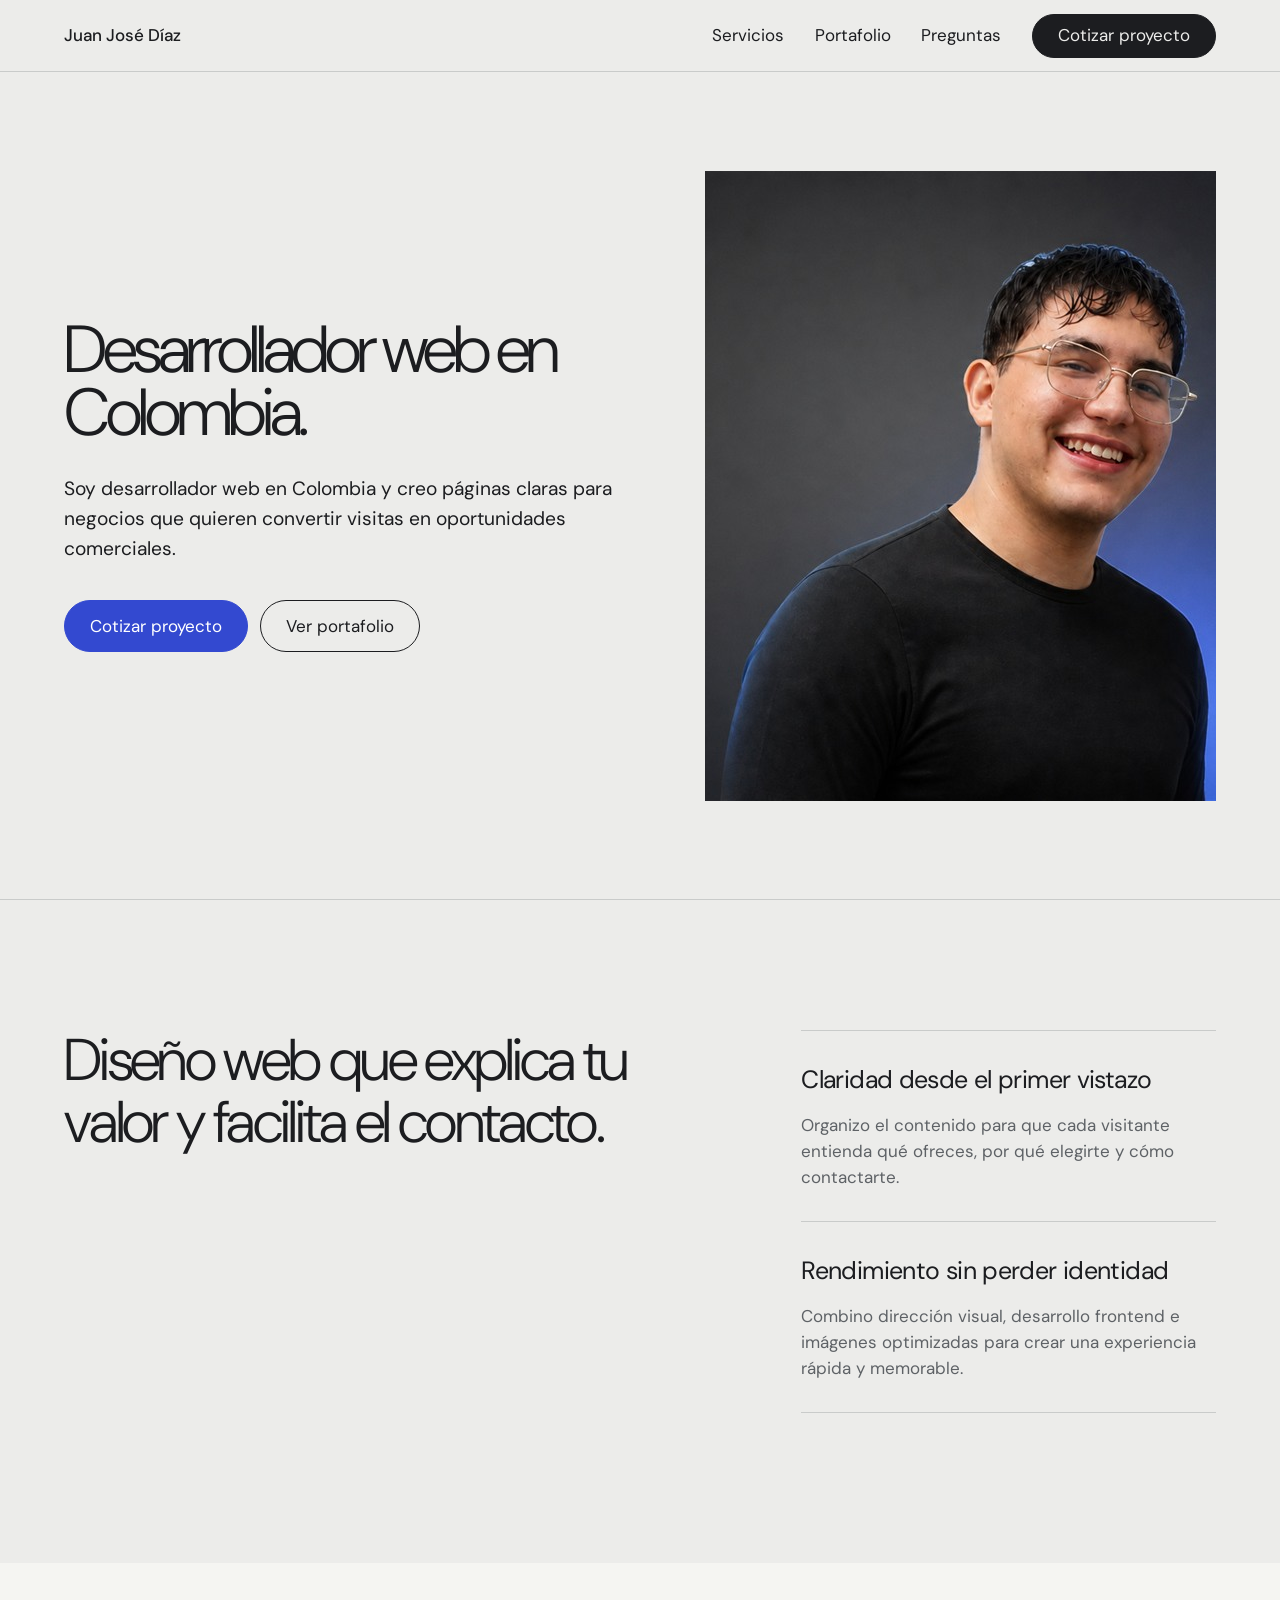
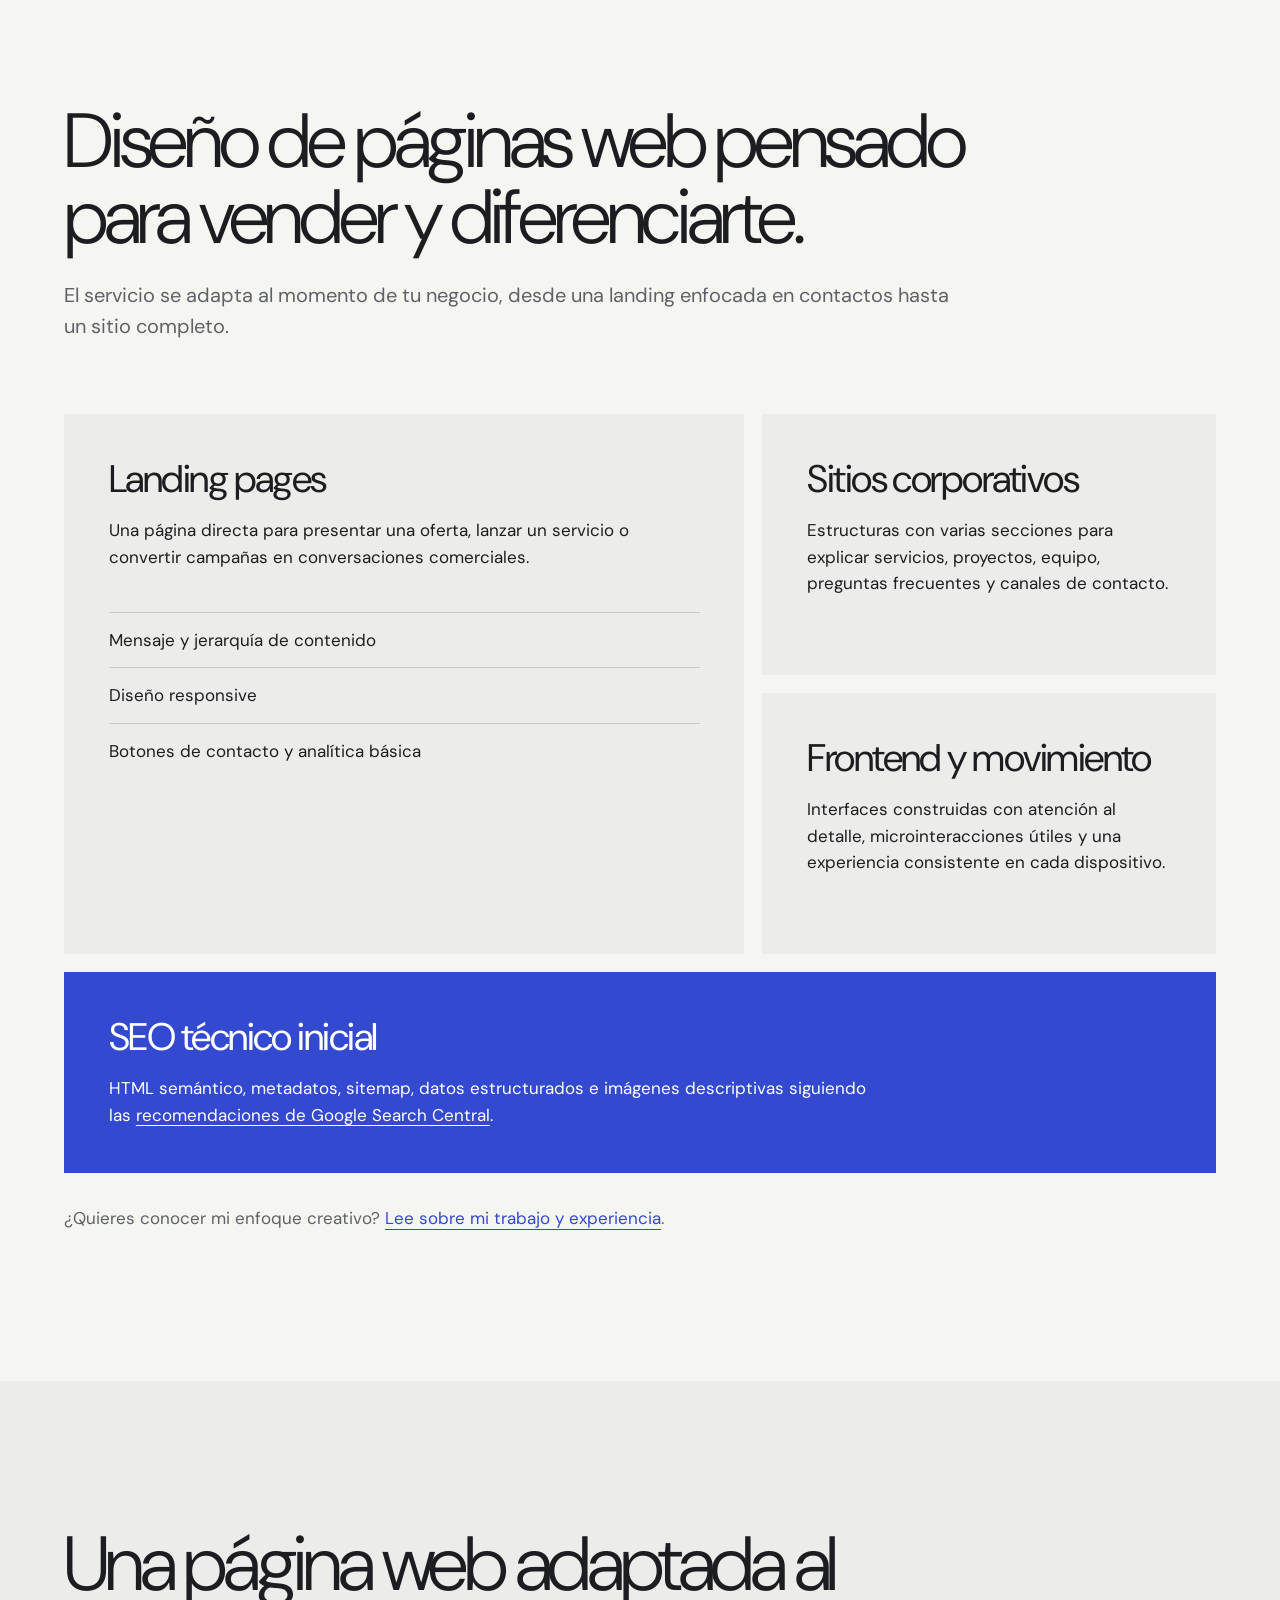
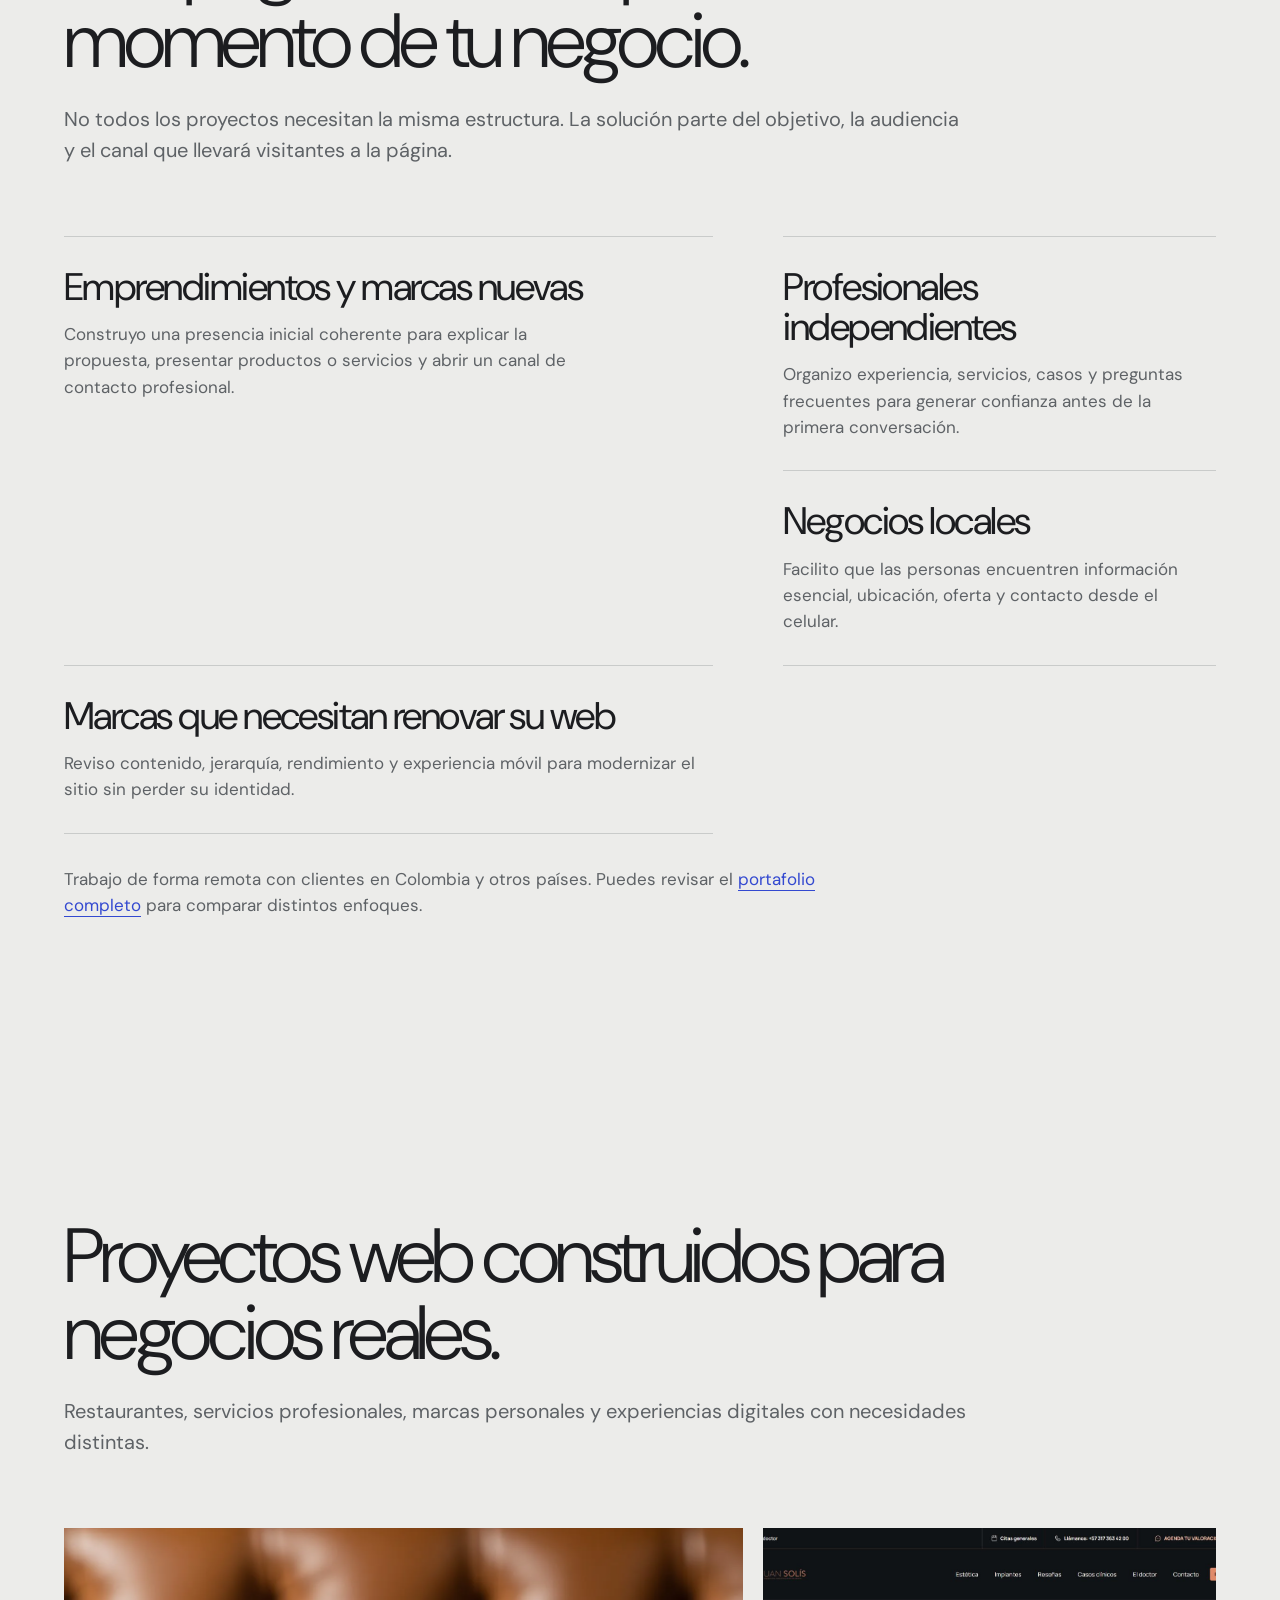
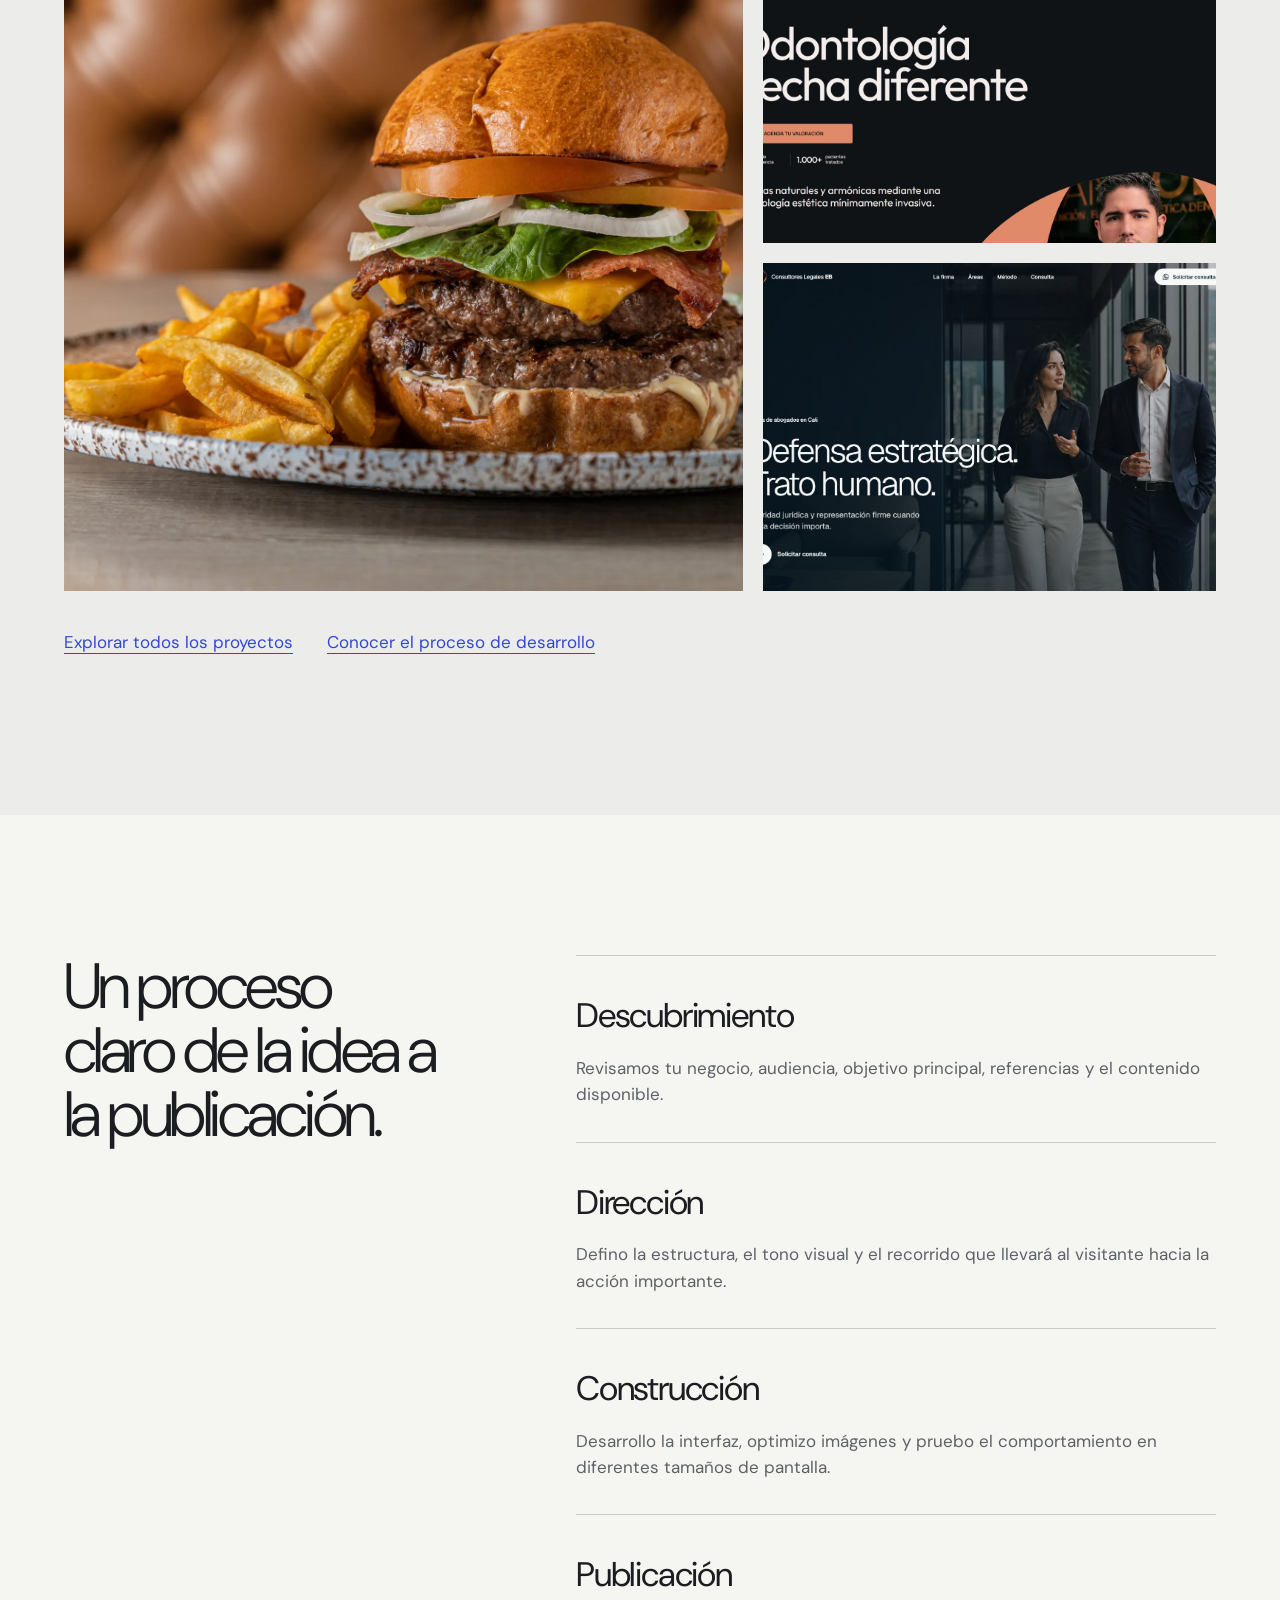
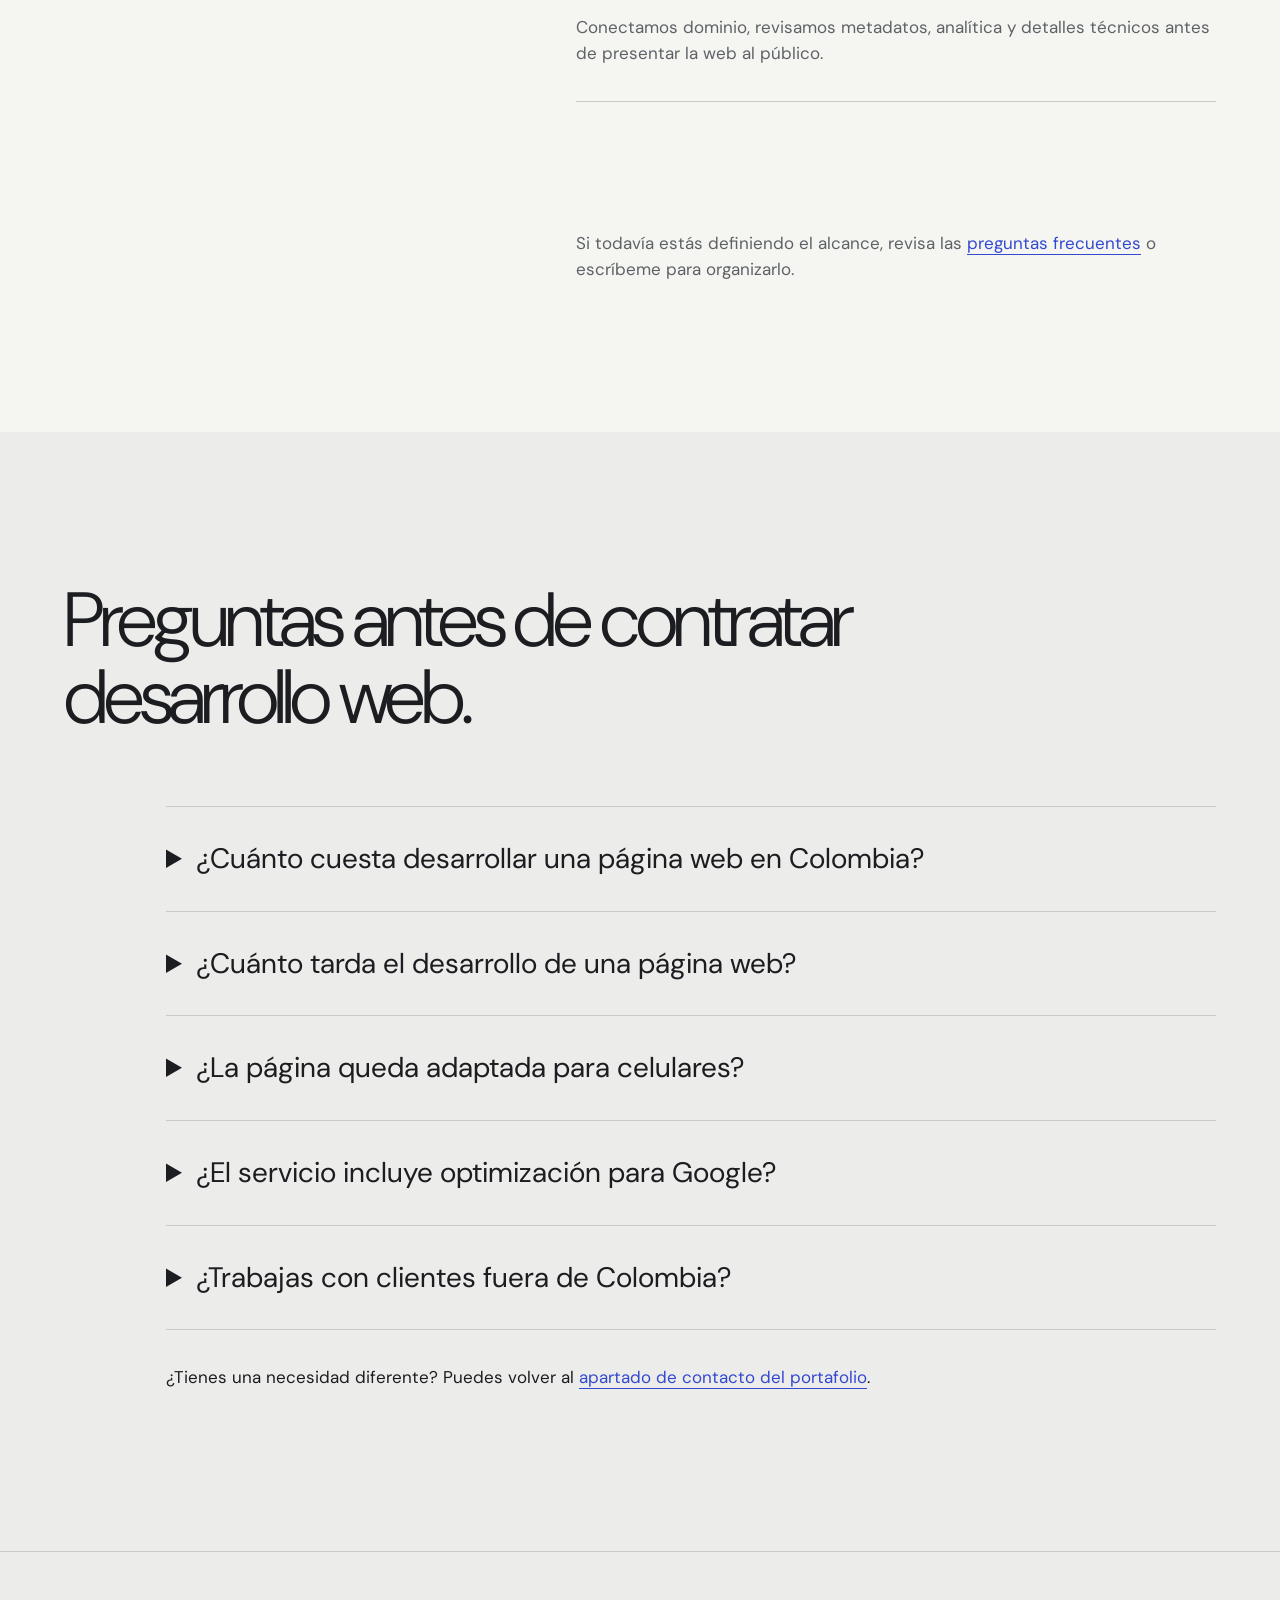
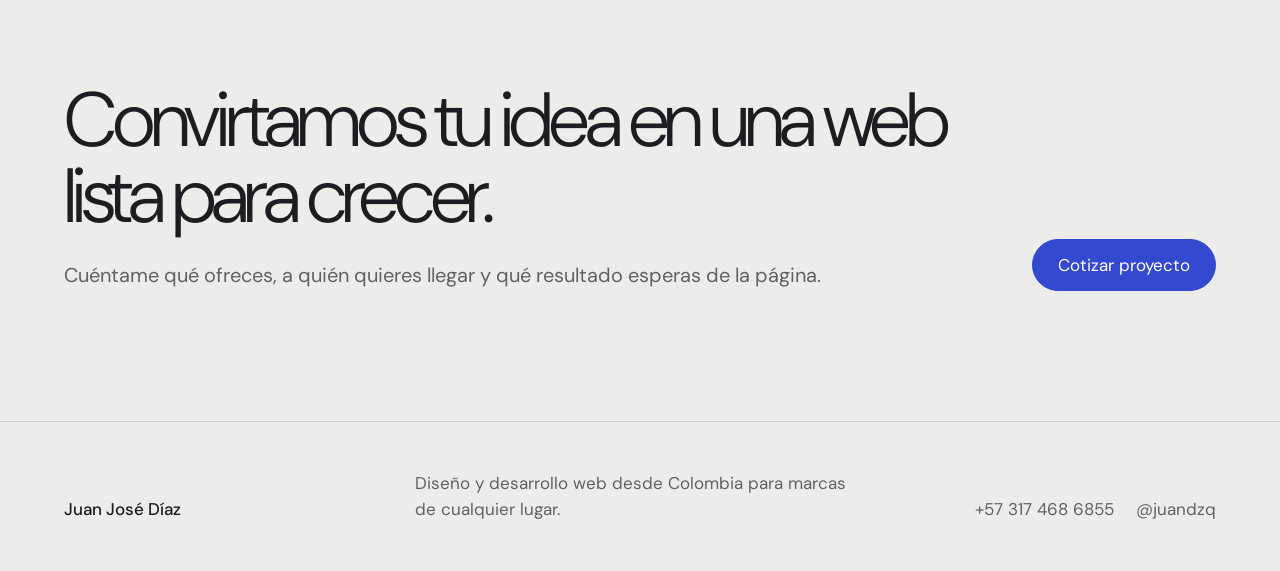
==== desarrollador-web-colombia/index.html @ 2aab6491 "Add SEO service landing page" ====
<!doctype html>
<html lang="es-CO">
<head>
  <meta charset="UTF-8">
  <meta name="viewport" content="width=device-width, initial-scale=1.0">
  <title>Desarrollador web en Colombia | Juan José Díaz</title>
  <meta name="description" content="Desarrollador web en Colombia para marcas y negocios que necesitan páginas rápidas, atractivas y enfocadas en convertir visitas en clientes.">
  <meta name="author" content="Juan José Díaz Quiñones">
  <meta name="robots" content="index, follow, max-image-preview:large">
  <meta name="theme-color" content="#ececea">
  <link rel="canonical" href="https://juandzq.vercel.app/desarrollador-web-colombia/">
  <link rel="icon" href="../assets/favicon.svg" type="image/svg+xml">
  <link rel="preload" as="image" href="../assets/desarrollador-web-colombia-juan-jose-diaz.jpg" fetchpriority="high">

  <meta property="og:type" content="website">
  <meta property="og:locale" content="es_CO">
  <meta property="og:site_name" content="Juan José Díaz">
  <meta property="og:url" content="https://juandzq.vercel.app/desarrollador-web-colombia/">
  <meta property="og:title" content="Desarrollador web en Colombia | Juan José Díaz">
  <meta property="og:description" content="Diseño y desarrollo páginas web rápidas, responsive y preparadas para presentar mejor tu negocio.">
  <meta property="og:image" content="https://juandzq.vercel.app/assets/desarrollador-web-colombia-juan-jose-diaz.jpg">
  <meta property="og:image:type" content="image/jpeg">
  <meta property="og:image:width" content="1200">
  <meta property="og:image:height" content="630">
  <meta property="og:image:alt" content="Juan José Díaz, desarrollador web en Colombia">

  <meta name="twitter:card" content="summary_large_image">
  <meta name="twitter:title" content="Desarrollador web en Colombia | Juan José Díaz">
  <meta name="twitter:description" content="Páginas web rápidas, atractivas y enfocadas en convertir visitas en oportunidades para tu negocio.">
  <meta name="twitter:image" content="https://juandzq.vercel.app/assets/desarrollador-web-colombia-juan-jose-diaz.jpg">
  <meta name="twitter:image:alt" content="Juan José Díaz, desarrollador web en Colombia">

  <script type="application/ld+json">
    {
      "@context": "https://schema.org",
      "@graph": [
        {
          "@type": "WebPage",
          "@id": "https://juandzq.vercel.app/desarrollador-web-colombia/#webpage",
          "url": "https://juandzq.vercel.app/desarrollador-web-colombia/",
          "name": "Desarrollador web en Colombia | Juan José Díaz",
          "description": "Servicio de diseño y desarrollo web para marcas y negocios en Colombia.",
          "inLanguage": "es-CO",
          "breadcrumb": { "@id": "https://juandzq.vercel.app/desarrollador-web-colombia/#breadcrumb" },
          "mainEntity": { "@id": "https://juandzq.vercel.app/desarrollador-web-colombia/#service" }
        },
        {
          "@type": "BreadcrumbList",
          "@id": "https://juandzq.vercel.app/desarrollador-web-colombia/#breadcrumb",
          "itemListElement": [
            {
              "@type": "ListItem",
              "position": 1,
              "name": "Portafolio",
              "item": "https://juandzq.vercel.app/"
            },
            {
              "@type": "ListItem",
              "position": 2,
              "name": "Desarrollador web en Colombia",
              "item": "https://juandzq.vercel.app/desarrollador-web-colombia/"
            }
          ]
        },
        {
          "@type": "Service",
          "@id": "https://juandzq.vercel.app/desarrollador-web-colombia/#service",
          "name": "Diseño y desarrollo web en Colombia",
          "serviceType": "Diseño y desarrollo de páginas web",
          "description": "Creación de páginas web responsive, rápidas y adaptadas a la identidad y los objetivos comerciales de cada negocio.",
          "provider": { "@id": "https://juandzq.vercel.app/#juan-jose-diaz" },
          "areaServed": {
            "@type": "Country",
            "name": "Colombia"
          },
          "audience": {
            "@type": "BusinessAudience",
            "audienceType": "Marcas, profesionales independientes, emprendimientos y empresas"
          }
        },
        {
          "@type": "Person",
          "@id": "https://juandzq.vercel.app/#juan-jose-diaz",
          "name": "Juan José Díaz Quiñones",
          "jobTitle": "Desarrollador web en Colombia",
          "url": "https://juandzq.vercel.app/",
          "image": "https://juandzq.vercel.app/assets/desarrollador-web-colombia-juan-jose-diaz.jpg",
          "telephone": "+573174686855",
          "sameAs": [
            "https://www.instagram.com/juandzq/",
            "https://github.com/JuanLegend"
          ]
        },
        {
          "@type": "FAQPage",
          "@id": "https://juandzq.vercel.app/desarrollador-web-colombia/#faq",
          "mainEntity": [
            {
              "@type": "Question",
              "name": "¿Cuánto cuesta desarrollar una página web en Colombia?",
              "acceptedAnswer": {
                "@type": "Answer",
                "text": "El valor depende del número de secciones, las funciones, el contenido y el nivel de diseño. Cada proyecto recibe una cotización clara después de una conversación breve sobre sus objetivos."
              }
            },
            {
              "@type": "Question",
              "name": "¿Cuánto tarda el desarrollo de una página web?",
              "acceptedAnswer": {
                "@type": "Answer",
                "text": "Una landing page puede completarse más rápido que un sitio con varias páginas e integraciones. El cronograma se define antes de empezar y depende de que el contenido y las aprobaciones estén disponibles."
              }
            },
            {
              "@type": "Question",
              "name": "¿La página queda adaptada para celulares?",
              "acceptedAnswer": {
                "@type": "Answer",
                "text": "Sí. Cada interfaz se diseña y prueba para celulares, tabletas y computadores, con navegación clara, contenido legible e imágenes adaptadas a cada pantalla."
              }
            },
            {
              "@type": "Question",
              "name": "¿El servicio incluye optimización para Google?",
              "acceptedAnswer": {
                "@type": "Answer",
                "text": "Incluye una base de SEO técnico: estructura semántica, metadatos, imágenes descriptivas, rendimiento, sitemap y datos estructurados cuando son pertinentes. El posicionamiento también requiere contenido, autoridad y seguimiento continuo."
              }
            },
            {
              "@type": "Question",
              "name": "¿Trabajas con clientes fuera de Colombia?",
              "acceptedAnswer": {
                "@type": "Answer",
                "text": "Sí. El proceso puede realizarse de forma remota con reuniones y revisiones en línea para clientes de Colombia y otros países."
              }
            }
          ]
        }
      ]
    }
  </script>

  <link rel="preload" href="../assets/fonts/dm-sans-latin.woff2" as="font" type="font/woff2" crossorigin>
  <link rel="stylesheet" href="../fonts.css">
  <link rel="stylesheet" href="../seo-landing.css">
</head>
<body>
  <a class="skip-link" href="#contenido">Saltar al contenido</a>

  <header class="seo-nav">
    <a class="seo-nav__brand" href="../" aria-label="Ir al portafolio de Juan José Díaz">Juan José Díaz</a>
    <nav aria-label="Navegación principal">
      <a href="#servicios">Servicios</a>
      <a href="../#trabajo">Portafolio</a>
      <a href="#preguntas">Preguntas</a>
      <a class="seo-nav__cta" href="https://wa.me/573174686855?text=Hola%20Juan%2C%20quiero%20cotizar%20una%20p%C3%A1gina%20web" target="_blank" rel="noreferrer">Cotizar proyecto</a>
    </nav>
  </header>

  <main id="contenido">
    <section class="seo-hero">
      <div class="seo-hero__copy">
        <h1>Desarrollador web en Colombia.</h1>
        <p>Soy desarrollador web en Colombia y creo páginas claras para negocios que quieren convertir visitas en oportunidades comerciales.</p>
        <div class="seo-actions">
          <a class="seo-button seo-button--primary" href="https://wa.me/573174686855?text=Hola%20Juan%2C%20quiero%20cotizar%20una%20p%C3%A1gina%20web" target="_blank" rel="noreferrer">Cotizar proyecto</a>
          <a class="seo-button seo-button--secondary" href="../#trabajo">Ver portafolio</a>
        </div>
      </div>
      <figure class="seo-hero__visual">
        <img src="../assets/desarrollador-web-colombia-juan-jose-diaz.jpg" alt="Juan José Díaz, desarrollador web en Colombia" width="1200" height="630" fetchpriority="high">
      </figure>
    </section>

    <section class="seo-proof" aria-label="Resultados del servicio">
      <div class="seo-proof__lead" data-reveal>
        <h2>Diseño web que explica tu valor y facilita el contacto.</h2>
      </div>
      <div class="seo-proof__items">
        <article data-reveal>
          <h3>Claridad desde el primer vistazo</h3>
          <p>Organizo el contenido para que cada visitante entienda qué ofreces, por qué elegirte y cómo contactarte.</p>
        </article>
        <article data-reveal>
          <h3>Rendimiento sin perder identidad</h3>
          <p>Combino dirección visual, desarrollo frontend e imágenes optimizadas para crear una experiencia rápida y memorable.</p>
        </article>
      </div>
    </section>

    <section class="seo-services" id="servicios">
      <header data-reveal>
        <h2>Diseño de páginas web pensado para vender y diferenciarte.</h2>
        <p>El servicio se adapta al momento de tu negocio, desde una landing enfocada en contactos hasta un sitio completo.</p>
      </header>
      <div class="seo-services__grid">
        <article class="seo-service seo-service--featured" data-reveal>
          <h3>Landing pages</h3>
          <p>Una página directa para presentar una oferta, lanzar un servicio o convertir campañas en conversaciones comerciales.</p>
          <ul>
            <li>Mensaje y jerarquía de contenido</li>
            <li>Diseño responsive</li>
            <li>Botones de contacto y analítica básica</li>
          </ul>
        </article>
        <article class="seo-service" data-reveal>
          <h3>Sitios corporativos</h3>
          <p>Estructuras con varias secciones para explicar servicios, proyectos, equipo, preguntas frecuentes y canales de contacto.</p>
        </article>
        <article class="seo-service" data-reveal>
          <h3>Frontend y movimiento</h3>
          <p>Interfaces construidas con atención al detalle, microinteracciones útiles y una experiencia consistente en cada dispositivo.</p>
        </article>
        <article class="seo-service seo-service--accent" data-reveal>
          <h3>SEO técnico inicial</h3>
          <p>HTML semántico, metadatos, sitemap, datos estructurados e imágenes descriptivas siguiendo las <a href="https://developers.google.com/search/docs/fundamentals/seo-starter-guide?hl=es" target="_blank" rel="noreferrer">recomendaciones de Google Search Central</a>.</p>
        </article>
      </div>
      <p class="seo-services__note">¿Quieres conocer mi enfoque creativo? <a href="../#sobre-mi">Lee sobre mi trabajo y experiencia</a>.</p>
    </section>

    <section class="seo-fit">
      <header data-reveal>
        <h2>Una página web adaptada al momento de tu negocio.</h2>
        <p>No todos los proyectos necesitan la misma estructura. La solución parte del objetivo, la audiencia y el canal que llevará visitantes a la página.</p>
      </header>
      <div class="seo-fit__grid">
        <article class="seo-fit__main" data-reveal>
          <h3>Emprendimientos y marcas nuevas</h3>
          <p>Construyo una presencia inicial coherente para explicar la propuesta, presentar productos o servicios y abrir un canal de contacto profesional.</p>
        </article>
        <article data-reveal>
          <h3>Profesionales independientes</h3>
          <p>Organizo experiencia, servicios, casos y preguntas frecuentes para generar confianza antes de la primera conversación.</p>
        </article>
        <article data-reveal>
          <h3>Negocios locales</h3>
          <p>Facilito que las personas encuentren información esencial, ubicación, oferta y contacto desde el celular.</p>
        </article>
        <article data-reveal>
          <h3>Marcas que necesitan renovar su web</h3>
          <p>Reviso contenido, jerarquía, rendimiento y experiencia móvil para modernizar el sitio sin perder su identidad.</p>
        </article>
      </div>
      <p>Trabajo de forma remota con clientes en Colombia y otros países. Puedes revisar el <a href="../#trabajo">portafolio completo</a> para comparar distintos enfoques.</p>
    </section>

    <section class="seo-work" id="proyectos">
      <header data-reveal>
        <h2>Proyectos web construidos para negocios reales.</h2>
        <p>Restaurantes, servicios profesionales, marcas personales y experiencias digitales con necesidades distintas.</p>
      </header>
      <div class="seo-work__grid">
        <a class="seo-work__main" href="https://calisto-burger-bbq.vercel.app/" target="_blank" rel="noreferrer" data-reveal>
          <img src="../assets/projects/calisto-burger-bbq.webp" alt="Diseño y desarrollo web para Calisto Burger & BBQ" width="2100" height="1400" loading="lazy">
          <span>Calisto Burger & BBQ</span>
        </a>
        <a href="https://dr-juan-solis-landing.vercel.app/" target="_blank" rel="noreferrer" data-reveal>
          <img src="../assets/projects/doctor-juan-solis.png" alt="Página web para el doctor Juan Solís" width="1440" height="900" loading="lazy">
          <span>Dr. Juan Solís</span>
        </a>
        <a href="https://consultores-legales-eb.vercel.app/" target="_blank" rel="noreferrer" data-reveal>
          <img src="../assets/projects/consultores-legales-eb.png" alt="Diseño de página web para Consultores Legales" width="1440" height="900" loading="lazy">
          <span>Consultores Legales</span>
        </a>
      </div>
      <div class="seo-work__links">
        <a class="seo-text-link" href="../#trabajo">Explorar todos los proyectos</a>
        <a class="seo-text-link" href="#proceso">Conocer el proceso de desarrollo</a>
      </div>
    </section>

    <section class="seo-process" id="proceso">
      <header data-reveal>
        <h2>Un proceso claro de la idea a la publicación.</h2>
      </header>
      <div class="seo-process__steps">
        <article data-reveal>
          <h3>Descubrimiento</h3>
          <p>Revisamos tu negocio, audiencia, objetivo principal, referencias y el contenido disponible.</p>
        </article>
        <article data-reveal>
          <h3>Dirección</h3>
          <p>Defino la estructura, el tono visual y el recorrido que llevará al visitante hacia la acción importante.</p>
        </article>
        <article data-reveal>
          <h3>Construcción</h3>
          <p>Desarrollo la interfaz, optimizo imágenes y pruebo el comportamiento en diferentes tamaños de pantalla.</p>
        </article>
        <article data-reveal>
          <h3>Publicación</h3>
          <p>Conectamos dominio, revisamos metadatos, analítica y detalles técnicos antes de presentar la web al público.</p>
        </article>
      </div>
      <p>Si todavía estás definiendo el alcance, revisa las <a href="#preguntas">preguntas frecuentes</a> o escríbeme para organizarlo.</p>
    </section>

    <section class="seo-faq" id="preguntas">
      <header data-reveal>
        <h2>Preguntas antes de contratar desarrollo web.</h2>
      </header>
      <div class="seo-faq__list">
        <details data-reveal>
          <summary>¿Cuánto cuesta desarrollar una página web en Colombia?</summary>
          <p>El valor depende del número de secciones, las funciones, el contenido y el nivel de diseño. Después de una conversación breve preparo una cotización clara, sin añadir funciones que el proyecto no necesita.</p>
        </details>
        <details data-reveal>
          <summary>¿Cuánto tarda el desarrollo de una página web?</summary>
          <p>Una landing page puede completarse más rápido que un sitio con varias páginas e integraciones. El cronograma se acuerda antes de empezar y también depende de la entrega de contenido y aprobaciones.</p>
        </details>
        <details data-reveal>
          <summary>¿La página queda adaptada para celulares?</summary>
          <p>Sí. Cada interfaz se diseña y prueba para celulares, tabletas y computadores, con navegación clara, contenido legible e imágenes adaptadas a cada pantalla.</p>
        </details>
        <details data-reveal>
          <summary>¿El servicio incluye optimización para Google?</summary>
          <p>Incluye una base de SEO técnico: estructura semántica, metadatos, imágenes descriptivas, rendimiento, sitemap y datos estructurados cuando son pertinentes. El posicionamiento también requiere contenido, autoridad y seguimiento continuo.</p>
        </details>
        <details data-reveal>
          <summary>¿Trabajas con clientes fuera de Colombia?</summary>
          <p>Sí. El proceso puede realizarse de forma remota con reuniones y revisiones en línea para clientes de Colombia y otros países.</p>
        </details>
      </div>
      <p>¿Tienes una necesidad diferente? Puedes volver al <a href="../#contacto">apartado de contacto del portafolio</a>.</p>
    </section>

    <section class="seo-contact">
      <div data-reveal>
        <h2>Convirtamos tu idea en una web lista para crecer.</h2>
        <p>Cuéntame qué ofreces, a quién quieres llegar y qué resultado esperas de la página.</p>
      </div>
      <a class="seo-button seo-button--primary" href="https://wa.me/573174686855?text=Hola%20Juan%2C%20quiero%20cotizar%20una%20p%C3%A1gina%20web" target="_blank" rel="noreferrer">Cotizar proyecto</a>
    </section>
  </main>

  <footer class="seo-footer">
    <a href="../">Juan José Díaz</a>
    <p>Diseño y desarrollo web desde Colombia para marcas de cualquier lugar.</p>
    <div>
      <a href="tel:+573174686855">+57 317 468 6855</a>
      <a href="https://instagram.com/juandzq" target="_blank" rel="noreferrer">@juandzq</a>
    </div>
  </footer>

  <script>
    const reduceMotion = window.matchMedia('(prefers-reduced-motion: reduce)').matches;
    if (!reduceMotion && 'IntersectionObserver' in window) {
      const observer = new IntersectionObserver((entries) => {
        entries.forEach((entry) => {
          if (entry.isIntersecting) {
            entry.target.classList.add('is-visible');
            observer.unobserve(entry.target);
          }
        });
      }, { threshold: 0.14 });
      document.querySelectorAll('[data-reveal]').forEach((element) => observer.observe(element));
    } else {
      document.querySelectorAll('[data-reveal]').forEach((element) => element.classList.add('is-visible'));
    }
  </script>
</body>
</html>
---- fonts.css ----
@font-face {
  font-family: "DM Sans";
  font-style: normal;
  font-weight: 300 500;
  font-display: swap;
  src: url("assets/fonts/dm-sans-latin.woff2") format("woff2");
}

@font-face {
  font-family: "Space Mono";
  font-style: normal;
  font-weight: 400;
  font-display: swap;
  src: url("assets/fonts/space-mono-latin.woff2") format("woff2");
}
---- seo-landing.css ----
:root {
  --paper: #ececea;
  --surface: #f5f5f2;
  --ink: #1c1d20;
  --muted: #5e6266;
  --line: #c9cbca;
  --blue: #3349d0;
  --pad: clamp(24px, 5vw, 82px);
  --ease: cubic-bezier(.16, 1, .3, 1);
}

* { box-sizing: border-box; }

html { scroll-behavior: smooth; }

body {
  margin: 0;
  background: var(--paper);
  color: var(--ink);
  font-family: "DM Sans", Arial, sans-serif;
  font-size: 17px;
  line-height: 1.55;
  -webkit-font-smoothing: antialiased;
}

a { color: inherit; text-decoration: none; }
img { display: block; max-width: 100%; }
p { max-width: 65ch; }

.skip-link {
  position: fixed;
  z-index: 10;
  top: 12px;
  left: 12px;
  padding: 12px 18px;
  background: var(--ink);
  color: var(--paper);
  transform: translateY(-160%);
}

.skip-link:focus { transform: none; }

.seo-nav {
  position: relative;
  z-index: 2;
  display: flex;
  min-height: 72px;
  align-items: center;
  justify-content: space-between;
  padding: 0 var(--pad);
  border-bottom: 1px solid var(--line);
}

.seo-nav__brand { font-weight: 500; }
.seo-nav nav { display: flex; align-items: center; gap: clamp(18px, 2.4vw, 42px); }
.seo-nav nav a { transition: opacity .25s ease; }
.seo-nav nav a:hover { opacity: .55; }

.seo-nav__cta,
.seo-button {
  display: inline-flex;
  min-height: 52px;
  align-items: center;
  justify-content: center;
  padding: 0 25px;
  border: 1px solid var(--ink);
  border-radius: 999px;
  white-space: nowrap;
  transition: transform .35s var(--ease), background .35s ease, color .35s ease;
}

.seo-nav__cta { min-height: 44px; background: var(--ink); color: var(--paper); }
.seo-button:active, .seo-nav__cta:active { transform: scale(.98); }
.seo-button--primary { border-color: var(--blue); background: var(--blue); color: #fff; }
.seo-button--primary:hover { transform: translateY(-3px); }
.seo-button--secondary:hover { background: var(--ink); color: var(--paper); }

.seo-hero {
  display: grid;
  min-height: calc(100dvh - 73px);
  grid-template-columns: minmax(0, 1.05fr) minmax(360px, .95fr);
  align-items: center;
  gap: clamp(40px, 6vw, 110px);
  padding: 64px var(--pad);
}

.seo-hero__copy { max-width: 800px; }
.seo-hero h1 {
  max-width: 16ch;
  margin: 0;
  font-size: clamp(52px, 5.2vw, 78px);
  font-weight: 300;
  line-height: .94;
  letter-spacing: -.06em;
}

.seo-hero__copy > p { margin: 30px 0 0; font-size: clamp(19px, 1.5vw, 24px); }
.seo-actions { display: flex; flex-wrap: wrap; gap: 12px; margin-top: 36px; }
.seo-hero__visual { margin: 0; overflow: hidden; background: var(--ink); }
.seo-hero__visual img { width: 100%; min-height: 540px; object-fit: cover; object-position: 64% center; }

.seo-proof,
.seo-services,
.seo-fit,
.seo-work,
.seo-process,
.seo-faq,
.seo-contact,
.seo-footer { padding-right: var(--pad); padding-left: var(--pad); }

.seo-proof {
  display: grid;
  grid-template-columns: 1.2fr .8fr;
  gap: clamp(50px, 9vw, 150px);
  padding-top: 130px;
  padding-bottom: 150px;
  border-top: 1px solid var(--line);
}

.seo-proof__lead h2 { margin: 0; font-size: clamp(37px, 4.6vw, 74px); font-weight: 300; line-height: 1.05; letter-spacing: -.045em; }
.seo-proof__items { align-self: end; }
.seo-proof__items article { padding: 30px 0; border-bottom: 1px solid var(--line); }
.seo-proof__items article:first-child { border-top: 1px solid var(--line); }
.seo-proof h3 { margin: 0 0 12px; font-size: 25px; font-weight: 400; letter-spacing: -.025em; }
.seo-proof__items p { margin: 0; color: var(--muted); }

.seo-services { padding-top: 140px; padding-bottom: 150px; background: var(--surface); }
.seo-services > header, .seo-work > header { max-width: 920px; }
.seo-services h2, .seo-work h2, .seo-process h2, .seo-faq h2, .seo-contact h2 {
  margin: 0;
  font-size: clamp(43px, 6vw, 91px);
  font-weight: 300;
  line-height: 1;
  letter-spacing: -.055em;
}

.seo-services > header p, .seo-work > header p { margin: 24px 0 0; color: var(--muted); font-size: 20px; }
.seo-services__grid {
  display: grid;
  grid-template-columns: 1.2fr .8fr;
  grid-template-areas: "featured corporate" "featured frontend" "accent accent";
  gap: 18px;
  margin-top: 72px;
}

.seo-service { padding: clamp(28px, 3.5vw, 54px); background: var(--paper); }
.seo-service--featured { grid-area: featured; min-height: 540px; }
.seo-service:nth-child(2) { grid-area: corporate; }
.seo-service:nth-child(3) { grid-area: frontend; }
.seo-service--accent { grid-area: accent; background: var(--blue); color: #fff; }
.seo-service h3 { margin: 0 0 18px; font-size: clamp(31px, 3vw, 48px); font-weight: 400; line-height: 1.05; letter-spacing: -.04em; }
.seo-service p { margin: 0; }
.seo-service ul { display: grid; gap: 14px; margin: 42px 0 0; padding: 0; list-style: none; }
.seo-service li { padding-top: 14px; border-top: 1px solid var(--line); }
.seo-service--accent a { text-decoration: underline; text-underline-offset: 4px; }
.seo-services__note { margin: 32px 0 0; color: var(--muted); }
.seo-services__note a, .seo-text-link, .seo-process a, .seo-faq > p a { color: var(--blue); text-decoration: underline; text-underline-offset: 5px; }

.seo-fit { padding-top: 145px; padding-bottom: 150px; }
.seo-fit > header { max-width: 900px; }
.seo-fit h2 {
  margin: 0;
  font-size: clamp(43px, 6vw, 91px);
  font-weight: 300;
  line-height: 1;
  letter-spacing: -.055em;
}
.seo-fit > header p { margin: 24px 0 0; color: var(--muted); font-size: 20px; }
.seo-fit__grid {
  display: grid;
  grid-template-columns: 1.2fr .8fr;
  gap: 0 70px;
  margin-top: 70px;
}
.seo-fit__grid article { padding: 30px 0; border-bottom: 1px solid var(--line); }
.seo-fit__grid article:nth-child(-n+2) { border-top: 1px solid var(--line); }
.seo-fit__main { grid-row: span 2; align-self: stretch; padding-right: 8vw !important; }
.seo-fit h3 { margin: 0 0 14px; font-size: clamp(27px, 3vw, 43px); font-weight: 400; line-height: 1.05; letter-spacing: -.04em; }
.seo-fit__grid p, .seo-fit > p { margin: 0; color: var(--muted); }
.seo-fit > p { margin-top: 32px; }
.seo-fit > p a { color: var(--blue); text-decoration: underline; text-underline-offset: 5px; }

.seo-work { padding-top: 150px; padding-bottom: 160px; }
.seo-work__grid {
  display: grid;
  grid-template-columns: 1.2fr .8fr;
  gap: 20px;
  margin-top: 70px;
}
.seo-work__grid a { display: block; }
.seo-work__main { grid-row: span 2; }
.seo-work__grid img { width: 100%; height: 100%; min-height: 270px; object-fit: cover; transition: transform .65s var(--ease); }
.seo-work__grid a { overflow: hidden; background: #d8d9d8; }
.seo-work__grid a:hover img { transform: scale(1.025); }
.seo-work__grid span { display: block; padding: 17px 0 0; background: var(--paper); font-size: 18px; }
.seo-work__links { display: flex; flex-wrap: wrap; gap: 18px 34px; margin-top: 38px; }
.seo-text-link { display: inline-block; }

.seo-process { display: grid; grid-template-columns: .75fr 1.25fr; gap: clamp(50px, 10vw, 170px); padding-top: 140px; padding-bottom: 150px; background: var(--surface); }
.seo-process h2 { position: sticky; top: 40px; font-size: clamp(45px, 5vw, 78px); }
.seo-process__steps article { padding: 34px 0; border-bottom: 1px solid var(--line); }
.seo-process__steps article:first-child { border-top: 1px solid var(--line); }
.seo-process h3 { margin: 0 0 12px; font-size: 34px; font-weight: 400; letter-spacing: -.035em; }
.seo-process__steps p, .seo-process > p { margin: 0; color: var(--muted); }
.seo-process > p { grid-column: 2; }

.seo-faq { padding-top: 150px; padding-bottom: 160px; }
.seo-faq header { max-width: 900px; margin-bottom: 70px; }
.seo-faq__list { max-width: 1050px; margin-left: auto; }
.seo-faq details { border-bottom: 1px solid var(--line); }
.seo-faq details:first-child { border-top: 1px solid var(--line); }
.seo-faq summary { padding: 30px 48px 30px 0; font-size: clamp(21px, 2.2vw, 31px); cursor: pointer; }
.seo-faq details p { margin: 0; padding: 0 0 30px; color: var(--muted); }
.seo-faq > p { margin: 34px 0 0 auto; max-width: 1050px; }

.seo-contact {
  display: grid;
  grid-template-columns: 1fr auto;
  align-items: end;
  gap: 50px;
  padding-top: 130px;
  padding-bottom: 130px;
  border-top: 1px solid var(--line);
}
.seo-contact h2 { max-width: 920px; }
.seo-contact p { margin: 25px 0 0; color: var(--muted); font-size: 20px; }

.seo-footer {
  display: grid;
  grid-template-columns: 1fr 1.4fr 1fr;
  gap: 30px;
  align-items: end;
  padding-top: 48px;
  padding-bottom: 48px;
  border-top: 1px solid var(--line);
  color: var(--muted);
}
.seo-footer > a { color: var(--ink); font-weight: 500; }
.seo-footer p { margin: 0; }
.seo-footer div { display: flex; justify-content: flex-end; gap: 22px; }

[data-reveal] { opacity: 0; transform: translateY(26px); transition: opacity .75s ease, transform .8s var(--ease); }
[data-reveal].is-visible { opacity: 1; transform: none; }
:focus-visible { outline: 3px solid var(--blue); outline-offset: 4px; }

@media (prefers-color-scheme: dark) {
  :root {
    --paper: #191a1d;
    --surface: #212226;
    --ink: #f0f0ec;
    --muted: #b8babd;
    --line: #404247;
  }
  .seo-button--primary, .seo-service--accent { color: #fff; }
  .seo-work__grid span { background: var(--paper); }
}

@media (max-width: 900px) {
  .seo-nav nav > a:not(.seo-nav__cta) { display: none; }
  .seo-hero { grid-template-columns: 1fr; padding-top: 48px; }
  .seo-hero h1 { max-width: 14ch; font-size: clamp(47px, 12vw, 78px); }
  .seo-hero__visual img { min-height: 420px; }
  .seo-proof, .seo-process { grid-template-columns: 1fr; }
  .seo-proof { padding-top: 95px; padding-bottom: 105px; }
  .seo-services, .seo-fit, .seo-work, .seo-faq { padding-top: 100px; padding-bottom: 110px; }
  .seo-services__grid { grid-template-columns: 1fr; grid-template-areas: "featured" "corporate" "frontend" "accent"; }
  .seo-service--featured { min-height: auto; }
  .seo-fit__grid { grid-template-columns: 1fr; gap: 0; }
  .seo-fit__grid article:nth-child(2) { border-top: 0; }
  .seo-fit__main { grid-row: auto; padding-right: 0 !important; }
  .seo-process { padding-top: 100px; padding-bottom: 110px; }
  .seo-process h2 { position: static; }
  .seo-process > p { grid-column: 1; }
  .seo-contact { grid-template-columns: 1fr; align-items: start; padding-top: 100px; padding-bottom: 100px; }
  .seo-contact .seo-button { justify-self: start; }
  .seo-footer { grid-template-columns: 1fr; }
  .seo-footer div { justify-content: flex-start; }
}

@media (max-width: 620px) {
  body { font-size: 16px; }
  .seo-nav { min-height: 64px; }
  .seo-nav__cta { min-height: 42px; padding: 0 19px; }
  .seo-hero { min-height: auto; padding-top: 42px; padding-bottom: 82px; }
  .seo-hero h1 { font-size: 45px; line-height: .98; }
  .seo-hero__copy > p { margin-top: 23px; font-size: 18px; }
  .seo-actions { align-items: stretch; flex-direction: column; }
  .seo-button { width: 100%; }
  .seo-hero__visual img { min-height: 340px; object-position: 65% center; }
  .seo-proof { gap: 55px; }
  .seo-proof__lead h2 { font-size: 38px; }
  .seo-services h2, .seo-fit h2, .seo-work h2, .seo-process h2, .seo-faq h2, .seo-contact h2 { font-size: 45px; }
  .seo-services__grid, .seo-work__grid { margin-top: 48px; }
  .seo-work__grid { grid-template-columns: 1fr; }
  .seo-work__main { grid-row: auto; }
  .seo-work__grid img { min-height: 230px; aspect-ratio: 16 / 10; }
  .seo-faq header { margin-bottom: 48px; }
  .seo-faq summary { padding: 24px 35px 24px 0; font-size: 20px; }
  .seo-footer div { flex-direction: column; gap: 8px; }
}

@media (prefers-reduced-motion: reduce) {
  html { scroll-behavior: auto; }
  *, *::before, *::after { animation: none !important; transition: none !important; }
  [data-reveal] { opacity: 1; transform: none; }
}
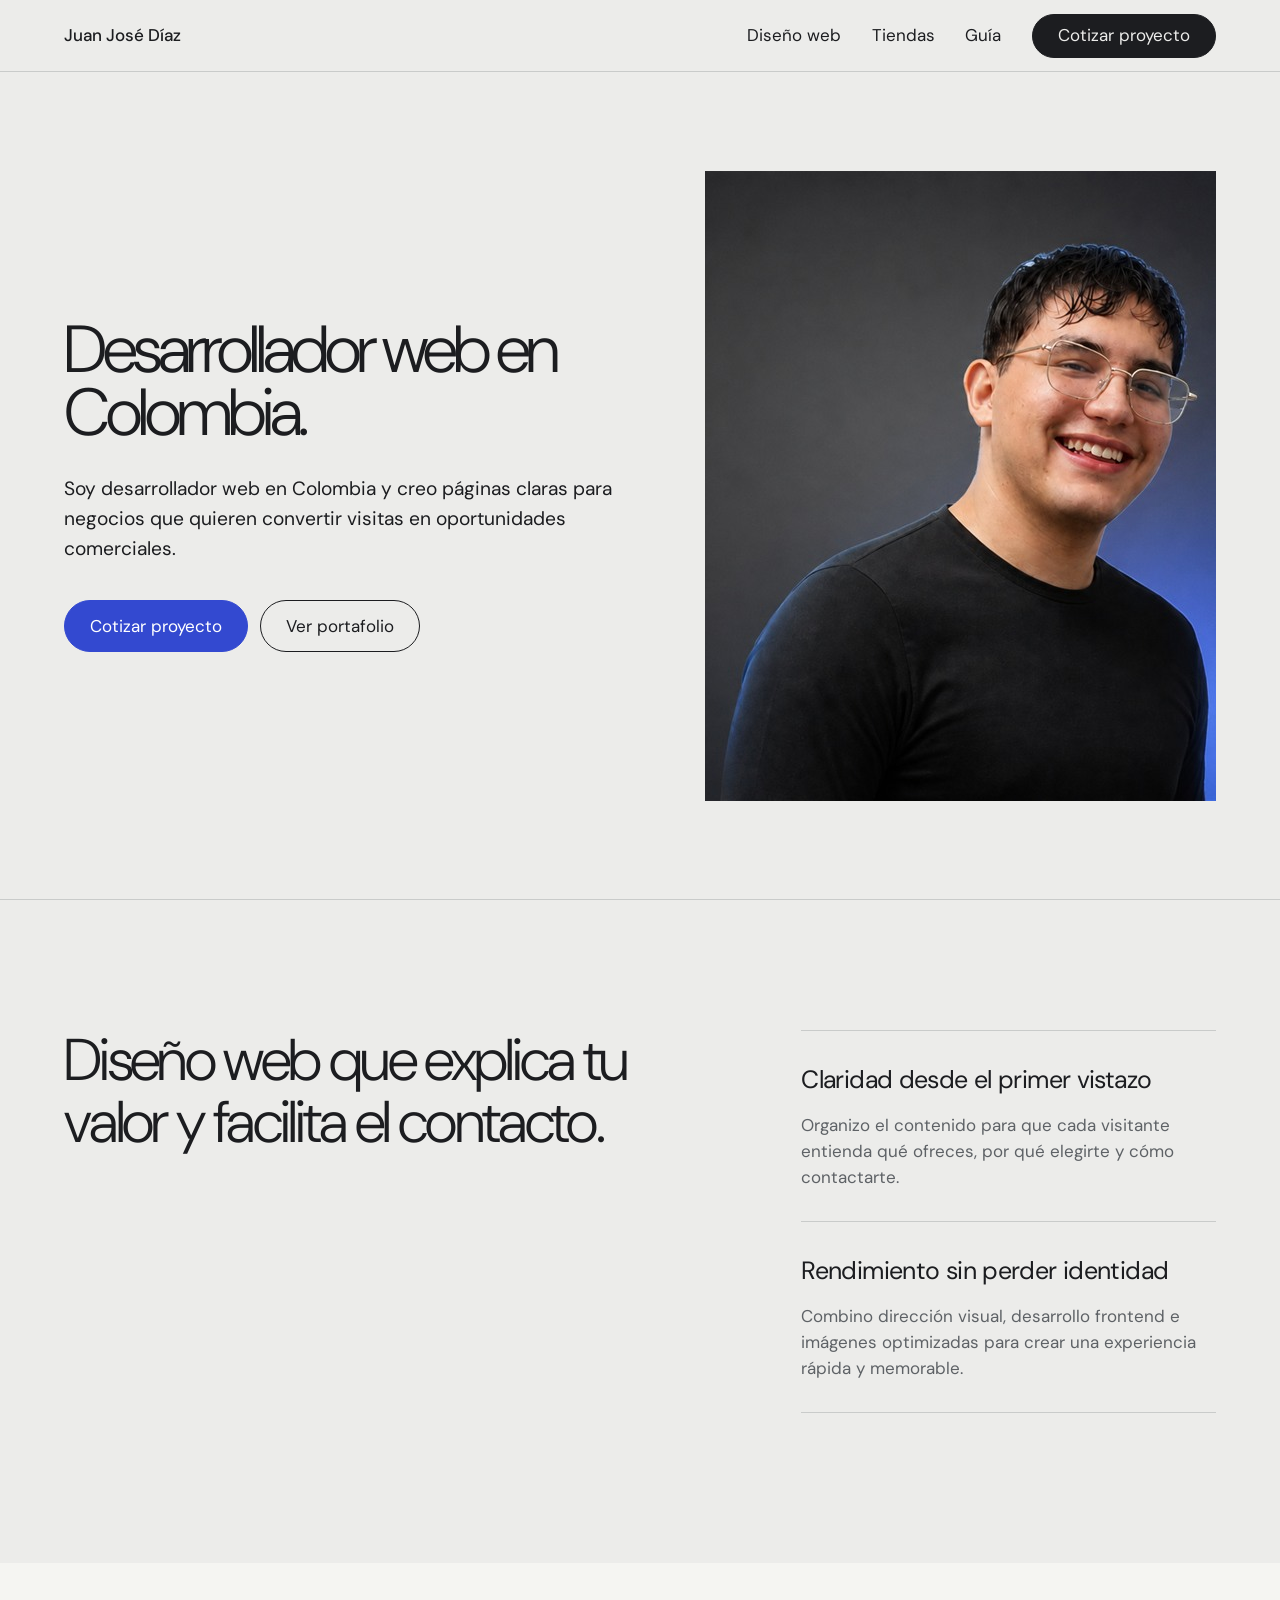
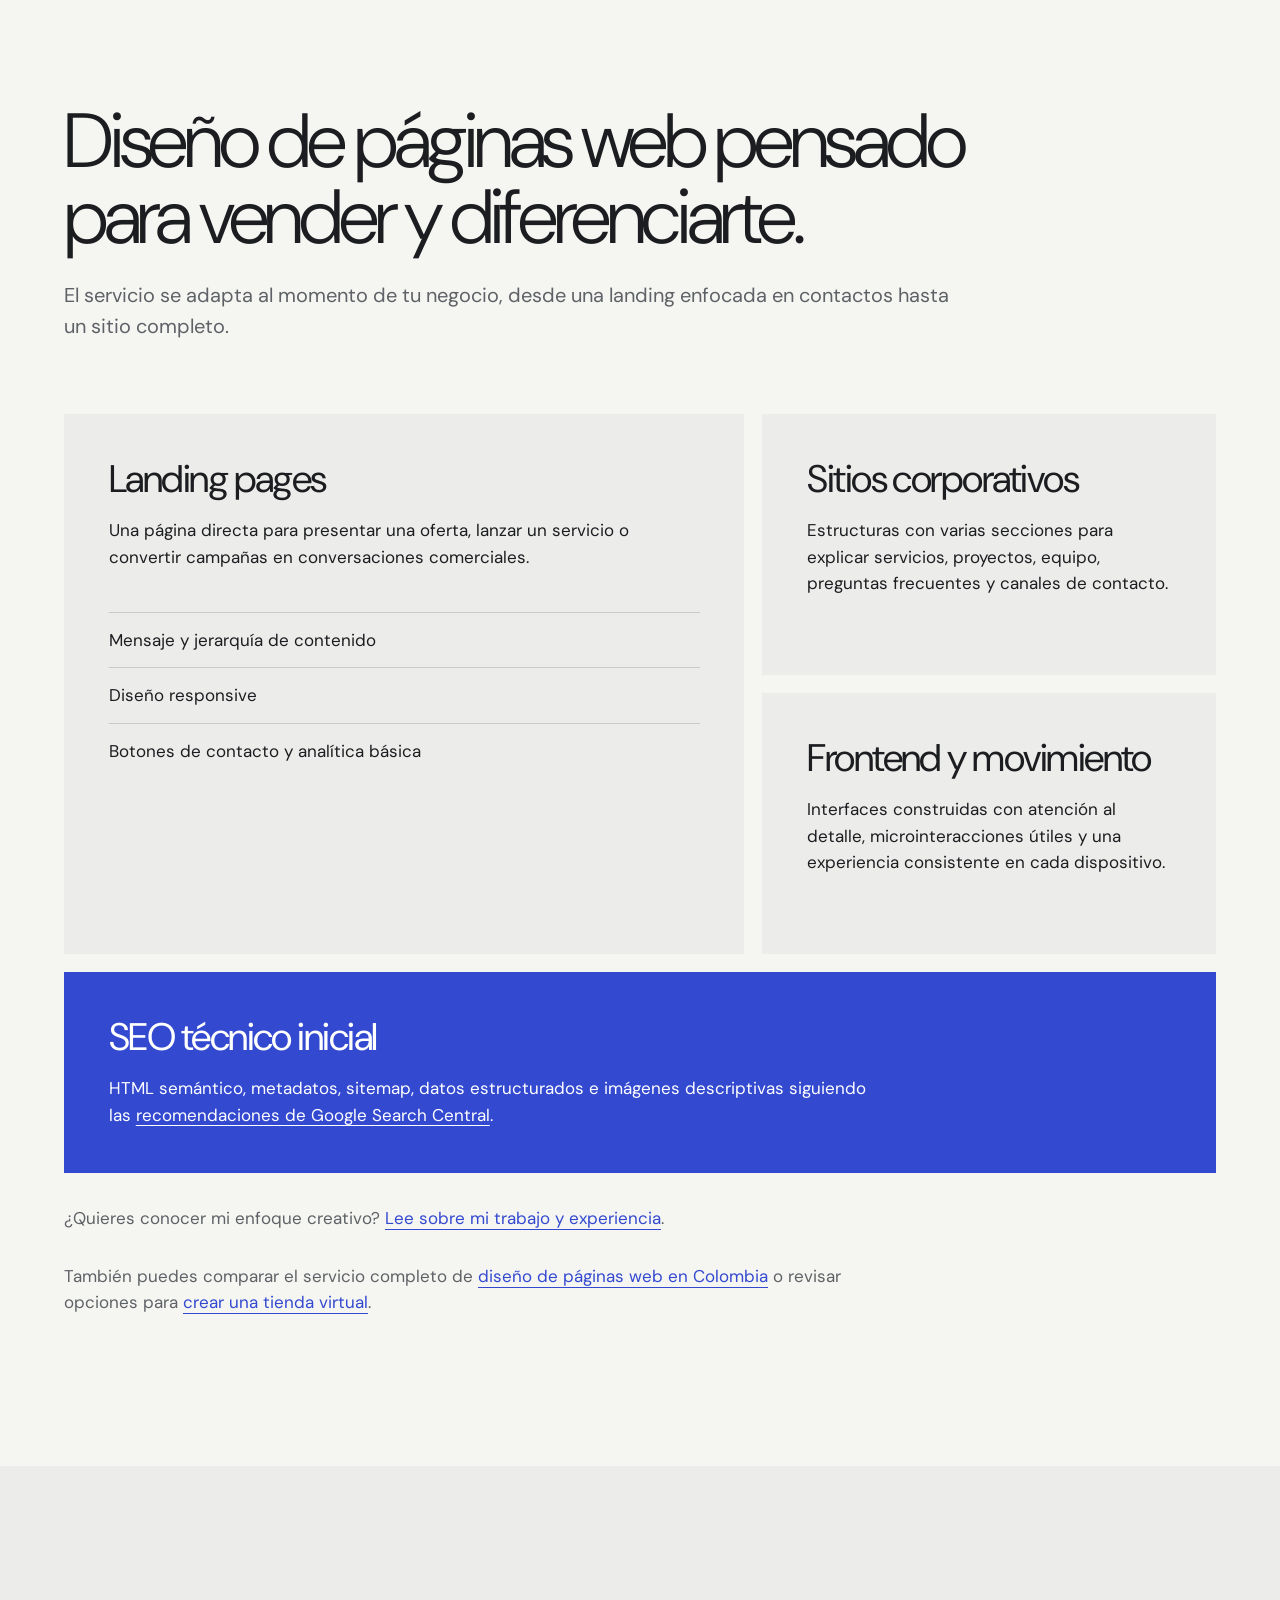
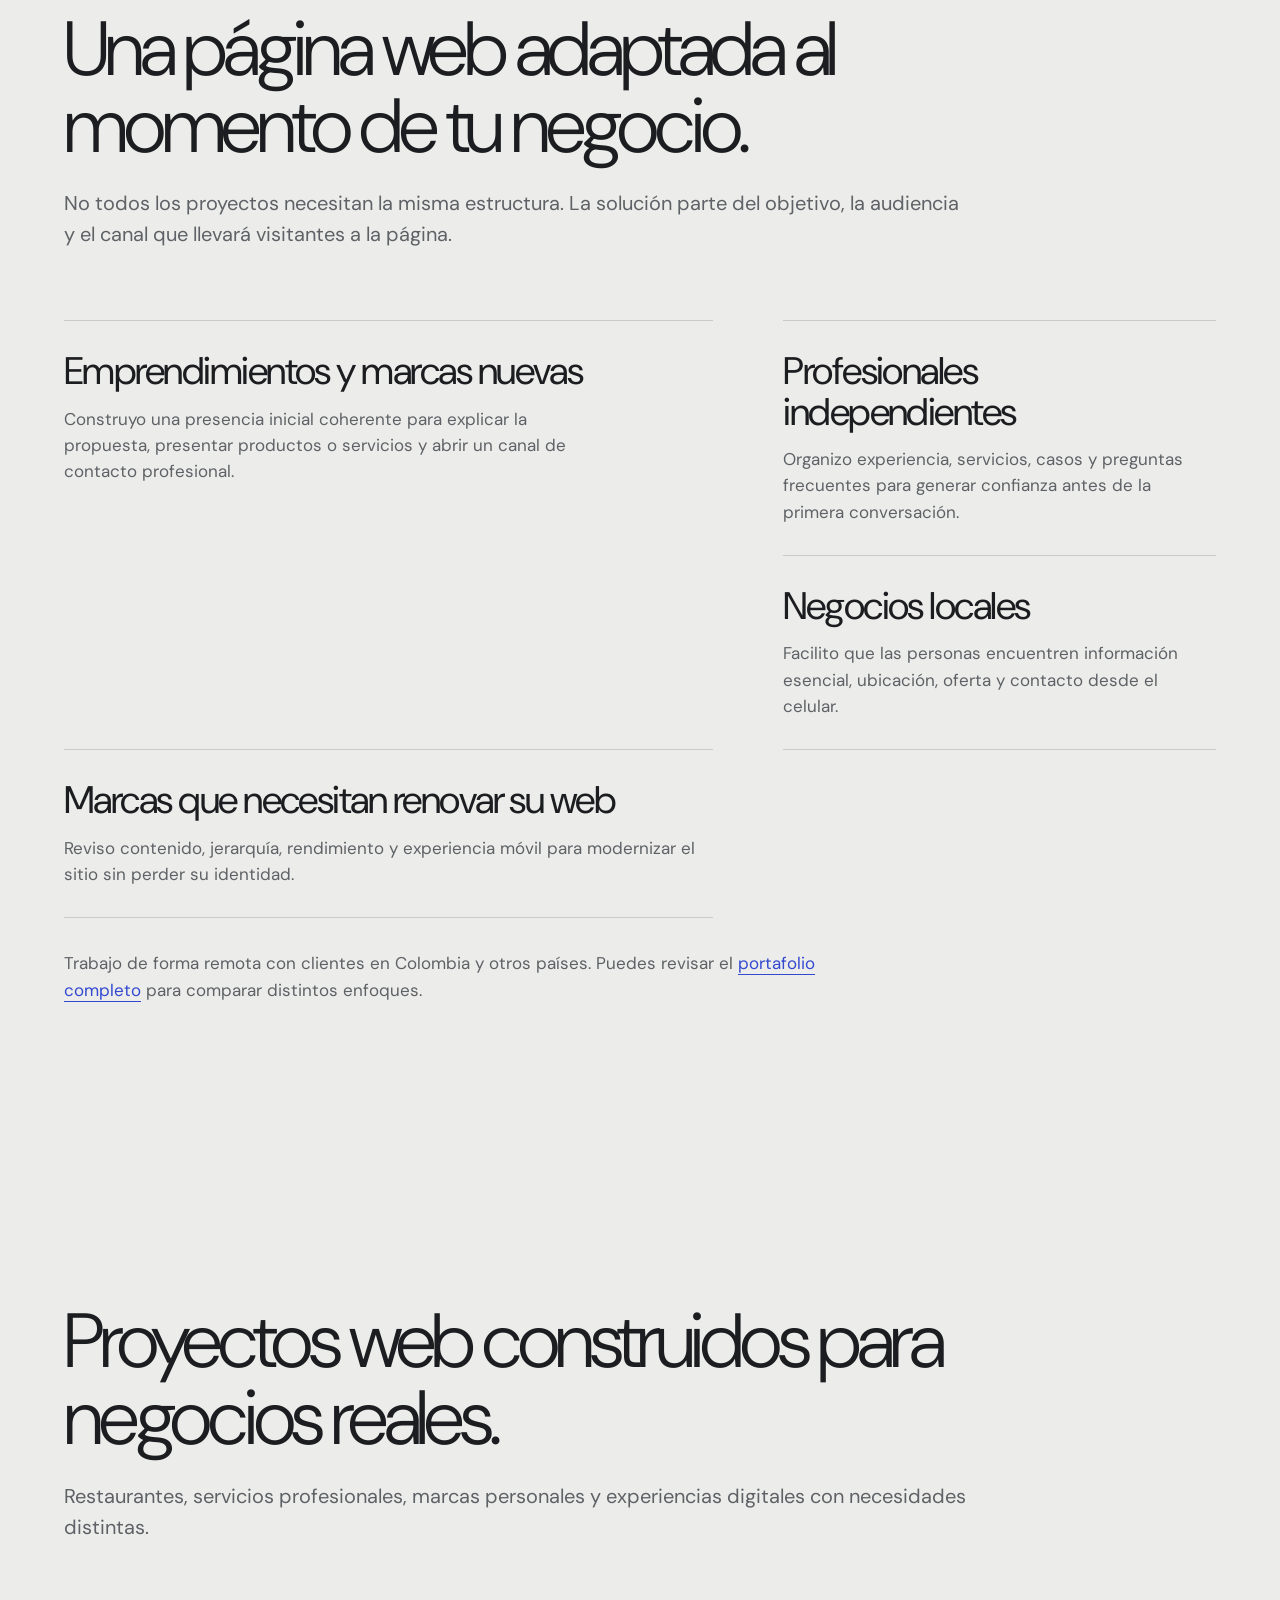
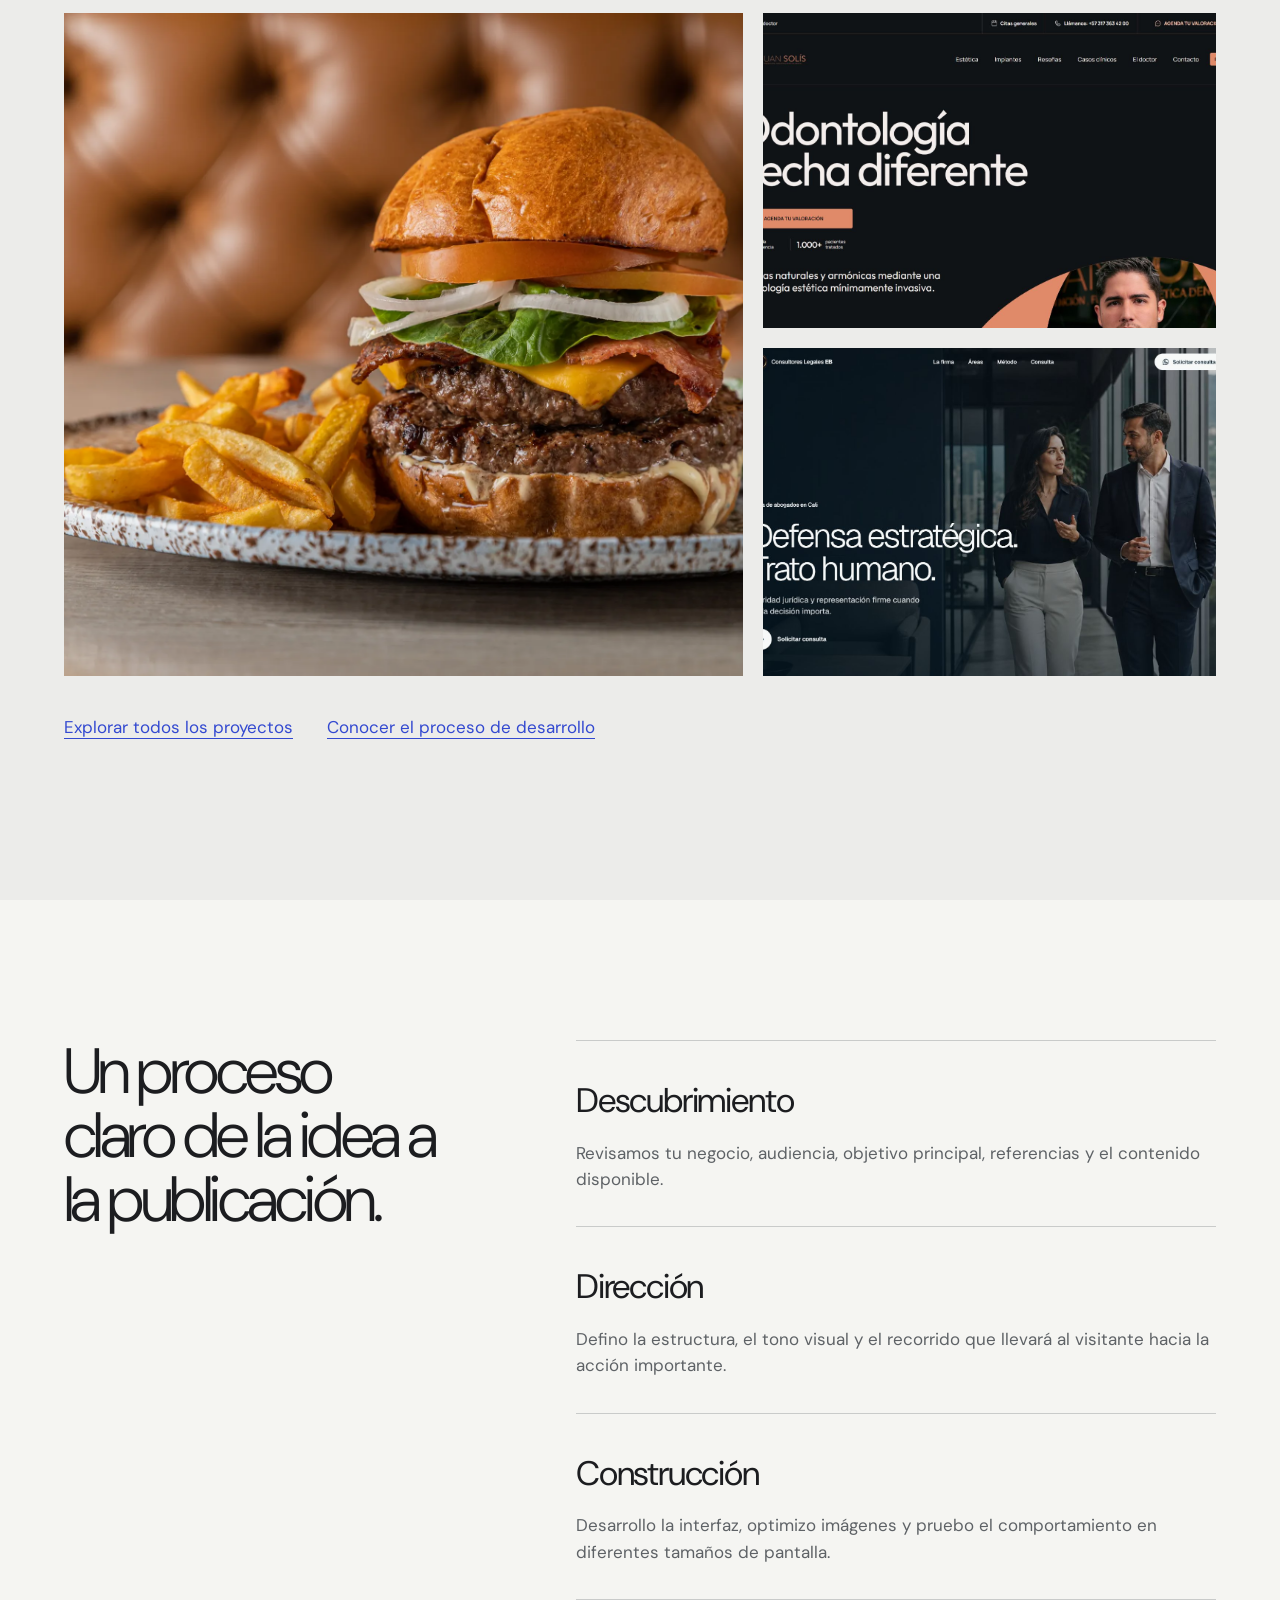
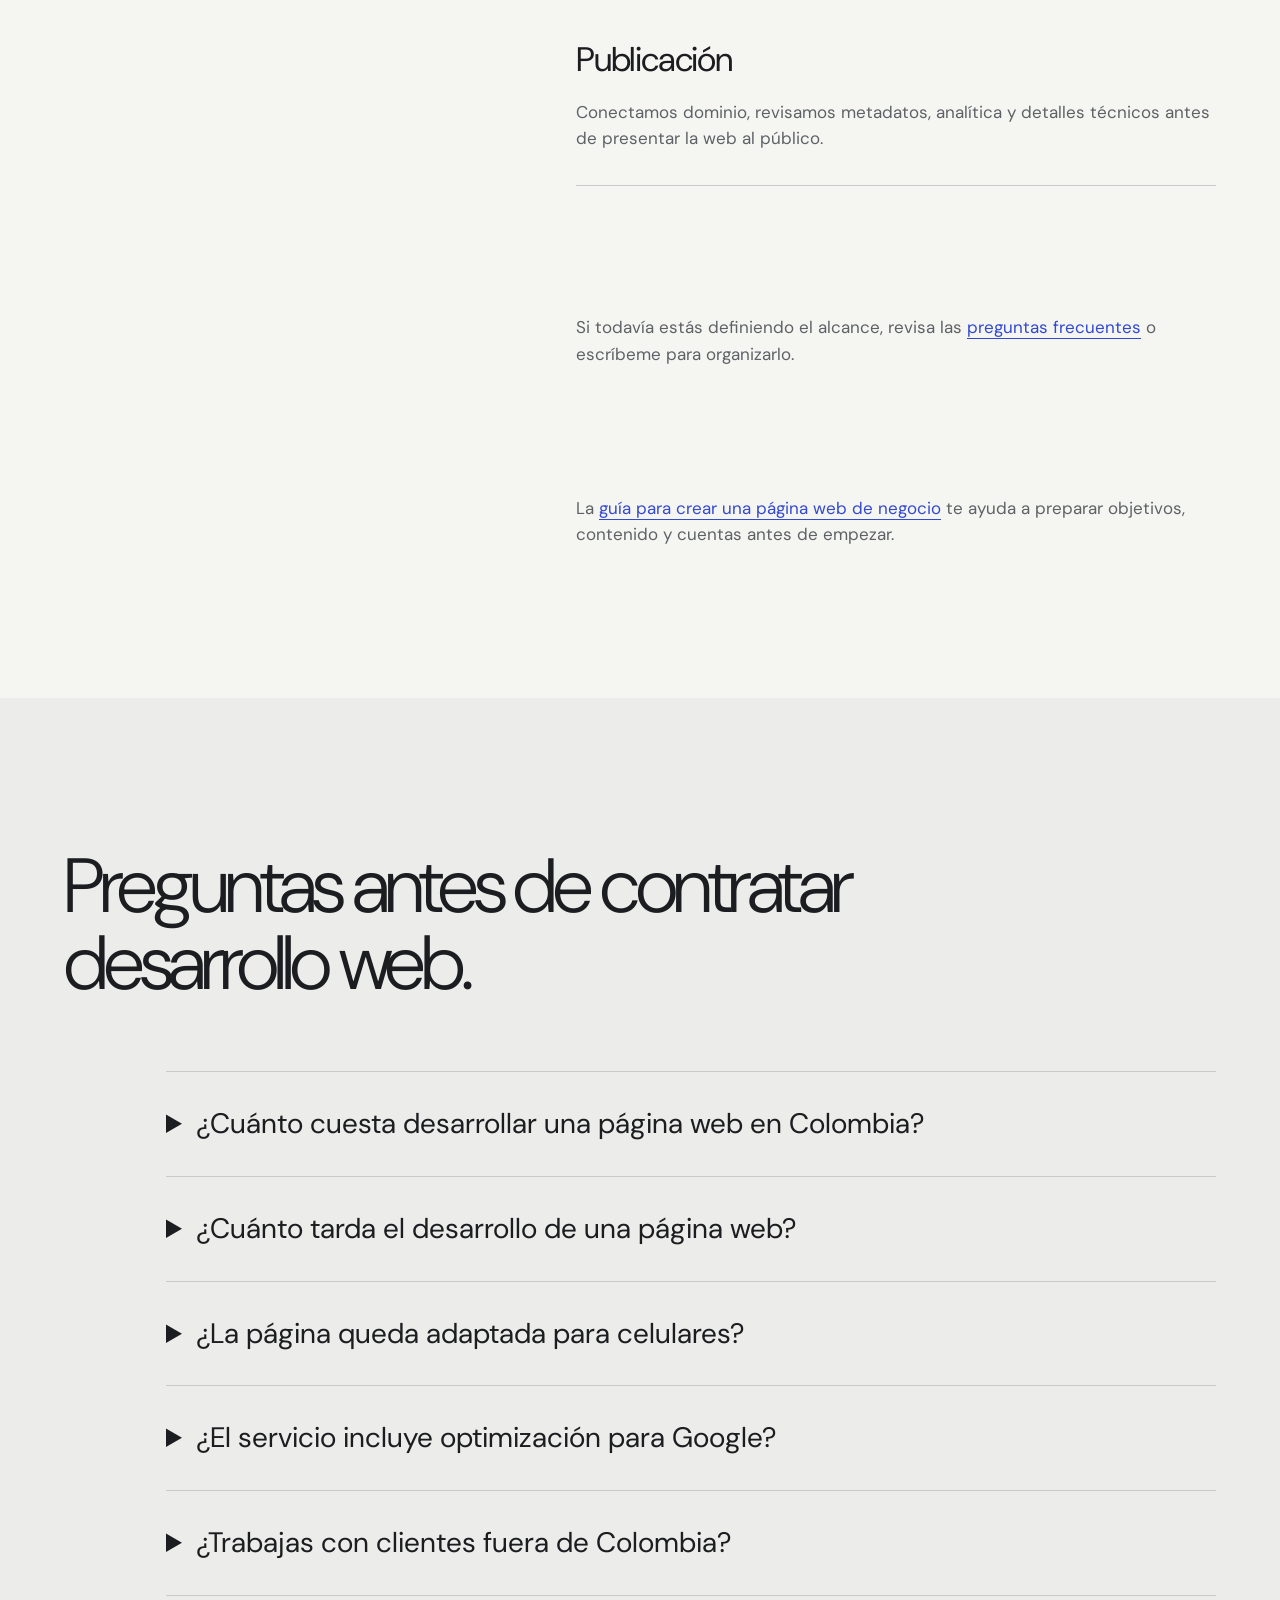
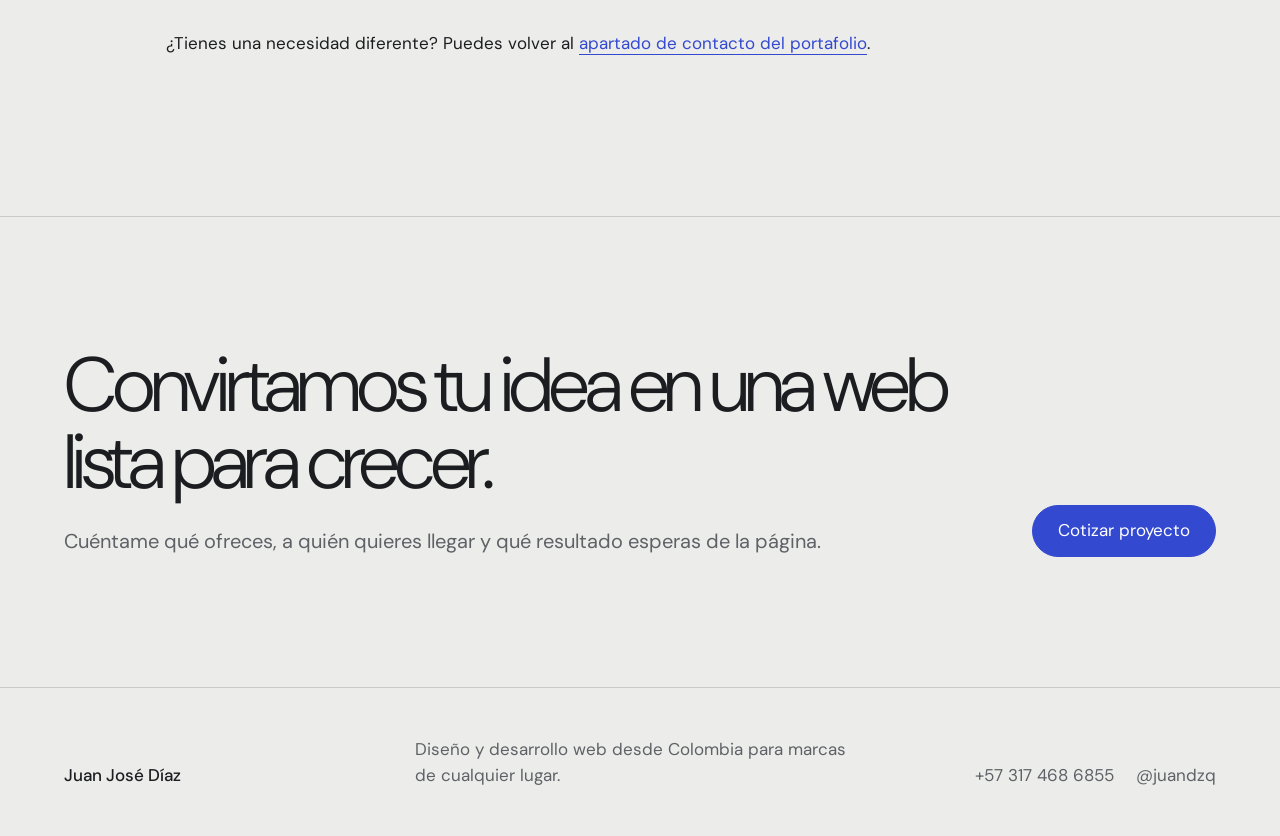
==== commit 5c43c482: "Build Colombia SEO service cluster" ====
--- a/desarrollador-web-colombia/index.html
+++ b/desarrollador-web-colombia/index.html
@@ -8,17 +8,17 @@
   <meta name="author" content="Juan José Díaz Quiñones">
   <meta name="robots" content="index, follow, max-image-preview:large">
   <meta name="theme-color" content="#ececea">
-  <link rel="canonical" href="https://juandzq.vercel.app/desarrollador-web-colombia/">
+  <link rel="canonical" href="https://juandzq.com/desarrollador-web-colombia">
   <link rel="icon" href="../assets/favicon.svg" type="image/svg+xml">
   <link rel="preload" as="image" href="../assets/desarrollador-web-colombia-juan-jose-diaz.jpg" fetchpriority="high">
 
   <meta property="og:type" content="website">
   <meta property="og:locale" content="es_CO">
   <meta property="og:site_name" content="Juan José Díaz">
-  <meta property="og:url" content="https://juandzq.vercel.app/desarrollador-web-colombia/">
+  <meta property="og:url" content="https://juandzq.com/desarrollador-web-colombia">
   <meta property="og:title" content="Desarrollador web en Colombia | Juan José Díaz">
   <meta property="og:description" content="Diseño y desarrollo páginas web rápidas, responsive y preparadas para presentar mejor tu negocio.">
-  <meta property="og:image" content="https://juandzq.vercel.app/assets/desarrollador-web-colombia-juan-jose-diaz.jpg">
+  <meta property="og:image" content="https://juandzq.com/assets/desarrollador-web-colombia-juan-jose-diaz.jpg">
   <meta property="og:image:type" content="image/jpeg">
   <meta property="og:image:width" content="1200">
   <meta property="og:image:height" content="630">
@@ -27,7 +27,7 @@
   <meta name="twitter:card" content="summary_large_image">
   <meta name="twitter:title" content="Desarrollador web en Colombia | Juan José Díaz">
   <meta name="twitter:description" content="Páginas web rápidas, atractivas y enfocadas en convertir visitas en oportunidades para tu negocio.">
-  <meta name="twitter:image" content="https://juandzq.vercel.app/assets/desarrollador-web-colombia-juan-jose-diaz.jpg">
+  <meta name="twitter:image" content="https://juandzq.com/assets/desarrollador-web-colombia-juan-jose-diaz.jpg">
   <meta name="twitter:image:alt" content="Juan José Díaz, desarrollador web en Colombia">
 
   <script type="application/ld+json">
@@ -36,39 +36,39 @@
       "@graph": [
         {
           "@type": "WebPage",
-          "@id": "https://juandzq.vercel.app/desarrollador-web-colombia/#webpage",
-          "url": "https://juandzq.vercel.app/desarrollador-web-colombia/",
+          "@id": "https://juandzq.com/desarrollador-web-colombia#webpage",
+          "url": "https://juandzq.com/desarrollador-web-colombia",
           "name": "Desarrollador web en Colombia | Juan José Díaz",
           "description": "Servicio de diseño y desarrollo web para marcas y negocios en Colombia.",
           "inLanguage": "es-CO",
-          "breadcrumb": { "@id": "https://juandzq.vercel.app/desarrollador-web-colombia/#breadcrumb" },
-          "mainEntity": { "@id": "https://juandzq.vercel.app/desarrollador-web-colombia/#service" }
+          "breadcrumb": { "@id": "https://juandzq.com/desarrollador-web-colombia#breadcrumb" },
+          "mainEntity": { "@id": "https://juandzq.com/desarrollador-web-colombia#service" }
         },
         {
           "@type": "BreadcrumbList",
-          "@id": "https://juandzq.vercel.app/desarrollador-web-colombia/#breadcrumb",
+          "@id": "https://juandzq.com/desarrollador-web-colombia#breadcrumb",
           "itemListElement": [
             {
               "@type": "ListItem",
               "position": 1,
               "name": "Portafolio",
-              "item": "https://juandzq.vercel.app/"
+              "item": "https://juandzq.com/"
             },
             {
               "@type": "ListItem",
               "position": 2,
               "name": "Desarrollador web en Colombia",
-              "item": "https://juandzq.vercel.app/desarrollador-web-colombia/"
+              "item": "https://juandzq.com/desarrollador-web-colombia"
             }
           ]
         },
         {
           "@type": "Service",
-          "@id": "https://juandzq.vercel.app/desarrollador-web-colombia/#service",
+          "@id": "https://juandzq.com/desarrollador-web-colombia#service",
           "name": "Diseño y desarrollo web en Colombia",
           "serviceType": "Diseño y desarrollo de páginas web",
           "description": "Creación de páginas web responsive, rápidas y adaptadas a la identidad y los objetivos comerciales de cada negocio.",
-          "provider": { "@id": "https://juandzq.vercel.app/#juan-jose-diaz" },
+          "provider": { "@id": "https://juandzq.com/#juan-jose-diaz" },
           "areaServed": {
             "@type": "Country",
             "name": "Colombia"
@@ -80,11 +80,11 @@
         },
         {
           "@type": "Person",
-          "@id": "https://juandzq.vercel.app/#juan-jose-diaz",
+          "@id": "https://juandzq.com/#juan-jose-diaz",
           "name": "Juan José Díaz Quiñones",
           "jobTitle": "Desarrollador web en Colombia",
-          "url": "https://juandzq.vercel.app/",
-          "image": "https://juandzq.vercel.app/assets/desarrollador-web-colombia-juan-jose-diaz.jpg",
+          "url": "https://juandzq.com/",
+          "image": "https://juandzq.com/assets/desarrollador-web-colombia-juan-jose-diaz.jpg",
           "telephone": "+573174686855",
           "sameAs": [
             "https://www.instagram.com/juandzq/",
@@ -93,7 +93,7 @@
         },
         {
           "@type": "FAQPage",
-          "@id": "https://juandzq.vercel.app/desarrollador-web-colombia/#faq",
+          "@id": "https://juandzq.com/desarrollador-web-colombia#faq",
           "mainEntity": [
             {
               "@type": "Question",
@@ -151,9 +151,9 @@
   <header class="seo-nav">
     <a class="seo-nav__brand" href="../" aria-label="Ir al portafolio de Juan José Díaz">Juan José Díaz</a>
     <nav aria-label="Navegación principal">
-      <a href="#servicios">Servicios</a>
-      <a href="../#trabajo">Portafolio</a>
-      <a href="#preguntas">Preguntas</a>
+      <a href="../diseno-paginas-web-colombia">Diseño web</a>
+      <a href="../tiendas-virtuales-colombia">Tiendas</a>
+      <a href="../guia-pagina-web-negocio-colombia">Guía</a>
       <a class="seo-nav__cta" href="https://wa.me/573174686855?text=Hola%20Juan%2C%20quiero%20cotizar%20una%20p%C3%A1gina%20web" target="_blank" rel="noreferrer">Cotizar proyecto</a>
     </nav>
   </header>
@@ -218,6 +218,7 @@
         </article>
       </div>
       <p class="seo-services__note">¿Quieres conocer mi enfoque creativo? <a href="../#sobre-mi">Lee sobre mi trabajo y experiencia</a>.</p>
+      <p class="seo-services__note">También puedes comparar el servicio completo de <a href="../diseno-paginas-web-colombia">diseño de páginas web en Colombia</a> o revisar opciones para <a href="../tiendas-virtuales-colombia">crear una tienda virtual</a>.</p>
     </section>
 
     <section class="seo-fit">
@@ -294,6 +295,7 @@
         </article>
       </div>
       <p>Si todavía estás definiendo el alcance, revisa las <a href="#preguntas">preguntas frecuentes</a> o escríbeme para organizarlo.</p>
+      <p>La <a href="../guia-pagina-web-negocio-colombia">guía para crear una página web de negocio</a> te ayuda a preparar objetivos, contenido y cuentas antes de empezar.</p>
     </section>
 
     <section class="seo-faq" id="preguntas">
--- a/seo-landing.css
+++ b/seo-landing.css
@@ -238,6 +238,48 @@
 .seo-footer > a { color: var(--ink); font-weight: 500; }
 .seo-footer p { margin: 0; }
 .seo-footer div { display: flex; justify-content: flex-end; gap: 22px; }
+
+.seo-article { padding-bottom: 140px; }
+.seo-article__hero {
+  max-width: 1240px;
+  padding: clamp(72px, 9vw, 145px) var(--pad) clamp(58px, 7vw, 110px);
+}
+.seo-article__eyebrow { margin: 0 0 28px; color: var(--blue); font-weight: 500; }
+.seo-article__hero h1 {
+  max-width: 14ch;
+  margin: 0;
+  font-size: clamp(50px, 7vw, 106px);
+  font-weight: 300;
+  line-height: .95;
+  letter-spacing: -.06em;
+}
+.seo-article__dek { margin: 36px 0 0; font-size: clamp(20px, 2vw, 28px); }
+.seo-article__byline { display: flex; align-items: center; gap: 16px; margin-top: 38px; color: var(--muted); }
+.seo-article__byline img { width: 58px; height: 58px; border-radius: 50%; object-fit: cover; }
+.seo-article__byline p { margin: 0; }
+.seo-article__byline a { color: var(--ink); text-decoration: underline; text-underline-offset: 4px; }
+.seo-article__cover { margin: 0 var(--pad); overflow: hidden; background: var(--surface); }
+.seo-article__cover img { width: 100%; max-height: 760px; object-fit: cover; }
+.seo-article__layout {
+  display: grid;
+  grid-template-columns: minmax(190px, .55fr) minmax(0, 1.45fr);
+  gap: clamp(60px, 10vw, 170px);
+  padding: clamp(90px, 11vw, 170px) var(--pad) 0;
+}
+.seo-article__toc { position: sticky; top: 34px; display: flex; height: fit-content; flex-direction: column; gap: 12px; }
+.seo-article__toc strong { margin-bottom: 8px; }
+.seo-article__toc a { color: var(--muted); }
+.seo-article__toc a:hover { color: var(--blue); }
+.seo-article__body { max-width: 860px; }
+.seo-article__body section { scroll-margin-top: 36px; margin-bottom: clamp(75px, 9vw, 130px); }
+.seo-article__body h2 { margin: 0 0 30px; font-size: clamp(37px, 4.8vw, 68px); font-weight: 300; line-height: 1; letter-spacing: -.05em; }
+.seo-article__body h3 { margin: 0 0 18px; font-size: clamp(25px, 2.5vw, 34px); font-weight: 400; letter-spacing: -.035em; }
+.seo-article__body p { margin: 0 0 24px; font-size: 19px; }
+.seo-article__body a:not(.seo-button) { color: var(--blue); text-decoration: underline; text-underline-offset: 5px; }
+.seo-article__body ul { display: grid; gap: 13px; padding-left: 23px; }
+.seo-article__checklist, .seo-article__mistakes { padding: clamp(28px, 4vw, 52px); background: var(--surface); }
+.seo-article__cta { padding-top: 60px; border-top: 1px solid var(--line); }
+.seo-article__cta .seo-button { margin-top: 15px; color: #fff; text-decoration: none; }
 
 [data-reveal] { opacity: 0; transform: translateY(26px); transition: opacity .75s ease, transform .8s var(--ease); }
 [data-reveal].is-visible { opacity: 1; transform: none; }
@@ -275,6 +317,8 @@
   .seo-contact .seo-button { justify-self: start; }
   .seo-footer { grid-template-columns: 1fr; }
   .seo-footer div { justify-content: flex-start; }
+  .seo-article__layout { grid-template-columns: 1fr; gap: 65px; }
+  .seo-article__toc { position: static; padding-bottom: 34px; border-bottom: 1px solid var(--line); }
 }
 
 @media (max-width: 620px) {
@@ -297,6 +341,12 @@
   .seo-faq header { margin-bottom: 48px; }
   .seo-faq summary { padding: 24px 35px 24px 0; font-size: 20px; }
   .seo-footer div { flex-direction: column; gap: 8px; }
+  .seo-article { padding-bottom: 90px; }
+  .seo-article__hero h1 { font-size: 48px; }
+  .seo-article__cover { margin-right: 0; margin-left: 0; }
+  .seo-article__cover img { min-height: 280px; }
+  .seo-article__layout { padding-top: 75px; }
+  .seo-article__body p { font-size: 17px; }
 }
 
 @media (prefers-reduced-motion: reduce) {
